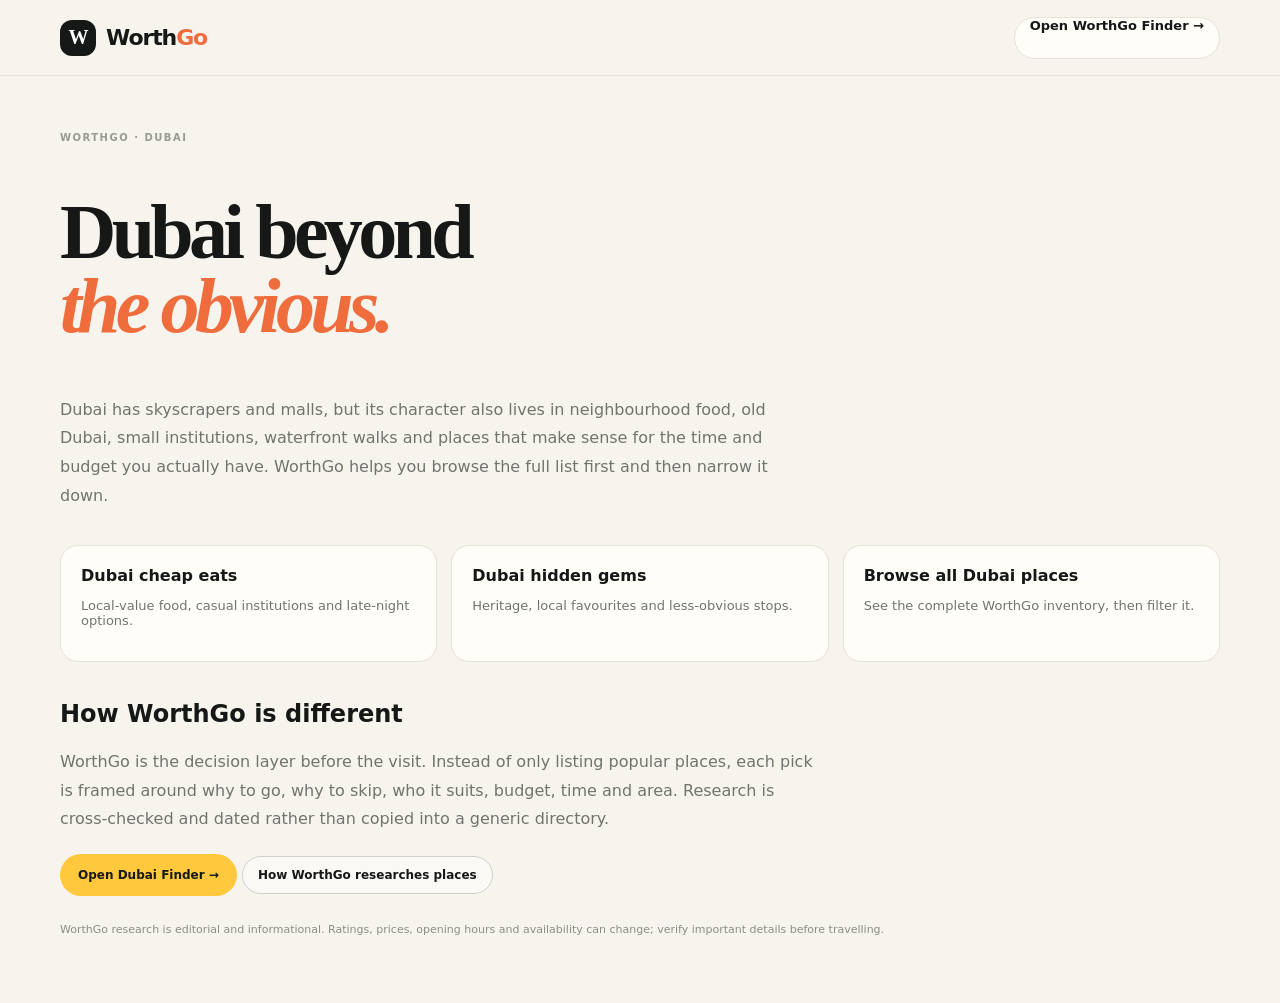
==== dubai/index.html @ 50cc643a "Add Dubai SEO hub" ====
<!doctype html>
<html lang="en">
<head>
<meta charset="utf-8"><meta name="viewport" content="width=device-width,initial-scale=1">
<title>Dubai Food, Hidden Gems & Things To Do | WorthGo</title>
<meta name="description" content="WorthGo's practical Dubai guide to local food, cheap eats, hidden gems, heritage neighbourhoods, waterfront walks and things to do. Browse first, then filter by budget, time, area and experience.">
<meta name="robots" content="index,follow,max-image-preview:large"><link rel="canonical" href="https://worthgo.pages.dev/dubai/">
<meta property="og:type" content="website"><meta property="og:site_name" content="WorthGo"><meta property="og:title" content="Dubai Food, Hidden Gems & Things To Do | WorthGo"><meta property="og:description" content="A practical Dubai discovery guide covering local food, cheap eats, heritage, hidden gems and things to do."><meta property="og:url" content="https://worthgo.pages.dev/dubai/">
<link rel="stylesheet" href="/styles.css"><link rel="stylesheet" href="/deploy.css">
<script type="application/ld+json">{"@context":"https://schema.org","@type":"WebPage","name":"Dubai Food, Hidden Gems & Things To Do","url":"https://worthgo.pages.dev/dubai/","description":"A practical Dubai discovery guide from WorthGo.","isPartOf":{"@type":"WebSite","name":"WorthGo","url":"https://worthgo.pages.dev/"},"about":{"@type":"City","name":"Dubai","containedInPlace":{"@type":"Country","name":"United Arab Emirates"}}}</script>
</head>
<body><header class="site-header"><a class="brand" href="/"><span class="brand-mark">W</span><span>Worth<span>Go</span></span></a><a class="city-pill" href="/">Open WorthGo Finder →</a></header>
<main class="shell" style="padding:56px 0"><span class="kicker">WORTHGO · DUBAI</span><h1 style="font-family:var(--serif);font-size:clamp(44px,7vw,78px);letter-spacing:-.06em;line-height:.95">Dubai beyond<br><em style="color:var(--orange)">the obvious.</em></h1><p style="max-width:760px;color:#70746f;line-height:1.8">Dubai has skyscrapers and malls, but its character also lives in neighbourhood food, old Dubai, small institutions, waterfront walks and places that make sense for the time and budget you actually have. WorthGo helps you browse the full list first and then narrow it down.</p><section style="display:grid;grid-template-columns:repeat(auto-fit,minmax(240px,1fr));gap:14px;margin-top:34px"><a href="/dubai/cheap-eats.html" style="background:#fffdf8;border:1px solid #e7e2d8;border-radius:18px;padding:20px;color:inherit;text-decoration:none"><strong>Dubai cheap eats</strong><p style="font-size:13px;color:#70746f">Local-value food, casual institutions and late-night options.</p></a><a href="/dubai/hidden-gems.html" style="background:#fffdf8;border:1px solid #e7e2d8;border-radius:18px;padding:20px;color:inherit;text-decoration:none"><strong>Dubai hidden gems</strong><p style="font-size:13px;color:#70746f">Heritage, local favourites and less-obvious stops.</p></a><a href="/" style="background:#fffdf8;border:1px solid #e7e2d8;border-radius:18px;padding:20px;color:inherit;text-decoration:none"><strong>Browse all Dubai places</strong><p style="font-size:13px;color:#70746f">See the complete WorthGo inventory, then filter it.</p></a></section><section style="margin-top:38px"><h2>How WorthGo is different</h2><p style="max-width:760px;color:#70746f;line-height:1.8">WorthGo is the decision layer before the visit. Instead of only listing popular places, each pick is framed around why to go, why to skip, who it suits, budget, time and area. Research is cross-checked and dated rather than copied into a generic directory.</p></section><div style="margin-top:30px"><a class="primary-btn" href="/">Open Dubai Finder →</a> <a class="outline-btn" href="/about/methodology.html">How WorthGo researches places</a></div><p style="margin-top:40px;font-size:11px;color:#8a8d86">WorthGo research is editorial and informational. Ratings, prices, opening hours and availability can change; verify important details before travelling.</p></main></body></html>
---- styles.css ----
:root{--bg:#f7f4ed;--paper:#fffdf8;--ink:#151817;--muted:#70746f;--line:#e7e2d8;--yellow:#ffc83d;--orange:#ef6d3d;--green:#dff1c6;--blue:#dfe9f5;--shadow:0 18px 60px rgba(29,30,26,.09);--sans:'DM Sans',system-ui,sans-serif;--serif:'Fraunces',Georgia,serif}*{box-sizing:border-box}html{scroll-behavior:smooth}body{margin:0;background:var(--bg);color:var(--ink);font-family:var(--sans);-webkit-font-smoothing:antialiased}button,a{font:inherit}button{cursor:pointer}a{text-decoration:none;color:inherit}.shell{width:min(1160px,calc(100% - 40px));margin:auto}.site-header{height:76px;padding:0 max(20px,calc((100% - 1160px)/2));display:flex;align-items:center;justify-content:space-between;position:sticky;top:0;z-index:20;background:rgba(247,244,237,.9);backdrop-filter:blur(16px);border-bottom:1px solid rgba(231,226,216,.8)}.brand{display:flex;align-items:center;gap:10px;font-size:22px;font-weight:800;letter-spacing:-.05em}.brand>span:last-child>span{color:var(--orange)}.brand-mark{width:36px;height:36px;border-radius:12px;background:var(--ink);color:#fff;display:grid;place-items:center;font-family:var(--serif);font-weight:700;font-size:20px}.header-actions{display:flex;gap:8px}.city-pill,.menu-btn{border:1px solid var(--line);background:#fffdf8;border-radius:999px;color:var(--ink);height:42px}.city-pill{padding:0 15px;font-size:13px;font-weight:700}.city-pill span{margin-left:7px;color:#777}.menu-btn{width:42px;display:none}.hero{position:relative;overflow:hidden;padding:76px 0 92px;background:#151b24;color:#fff}.hero:before{content:"";position:absolute;width:620px;height:620px;right:-130px;top:-210px;border-radius:50%;background:radial-gradient(circle,rgba(255,200,61,.27),transparent 68%)}.hero:after{content:"";position:absolute;left:-180px;bottom:-260px;width:560px;height:560px;border-radius:50%;background:radial-gradient(circle,rgba(239,109,61,.25),transparent 65%)}.hero-copy{position:relative;z-index:2;width:min(720px,calc(100% - 40px));margin:auto;text-align:center}.eyebrow{font-size:11px;letter-spacing:.16em;text-transform:uppercase;color:#cbd0ca;font-weight:800}.spark{color:var(--yellow);margin-right:5px}.hero h1{font-family:var(--serif);font-size:clamp(58px,8vw,102px);line-height:.9;letter-spacing:-.065em;margin:19px 0 22px}.hero h1 em{color:var(--yellow);font-style:italic}.hero-text{max-width:650px;margin:0 auto;color:#c8cdc8;font-size:17px;line-height:1.6}.mode-switch{display:grid;grid-template-columns:repeat(3,1fr);gap:10px;margin-top:34px;text-align:left}.mode{min-height:82px;border:1px solid rgba(255,255,255,.16);border-radius:18px;padding:13px;background:rgba(255,255,255,.06);color:#fff;display:flex;align-items:center;gap:11px;transition:.2s}.mode:hover{transform:translateY(-2px);background:rgba(255,255,255,.1)}.mode.active{background:#fff;color:var(--ink);border-color:#fff;box-shadow:0 14px 30px rgba(0,0,0,.18)}.mode>span:last-child{display:flex;flex-direction:column;gap:3px}.mode strong{font-size:13px}.mode small{font-size:10px;color:#aeb4ae}.mode.active small{color:#777}.hero-art{position:absolute;inset:0;pointer-events:none;opacity:.75}.sun{position:absolute;width:190px;height:190px;border-radius:50%;right:14%;top:17%;background:radial-gradient(circle,#ffd77b 0 8%,rgba(255,169,87,.45) 30%,transparent 70%)}.route{position:absolute;border:1px dashed rgba(255,255,255,.22);border-radius:50%}.route-one{width:540px;height:230px;right:-30px;bottom:-80px;transform:rotate(-15deg)}.route-two{width:420px;height:170px;left:-90px;top:40px;transform:rotate(20deg)}.pin{position:absolute;width:48px;height:48px;border-radius:16px;background:rgba(255,255,255,.12);border:1px solid rgba(255,255,255,.2);display:grid;place-items:center;font-size:20px;backdrop-filter:blur(10px)}.pin-one{right:19%;bottom:25%}.pin-two{right:34%;top:25%}.pin-three{left:16%;bottom:23%;color:var(--yellow)}.postcard{position:absolute;right:7%;bottom:9%;width:150px;height:108px;border:1px solid rgba(255,255,255,.24);background:rgba(255,255,255,.08);border-radius:10px;padding:15px;transform:rotate(7deg);backdrop-filter:blur(8px)}.postcard span{font-size:8px;letter-spacing:.18em}.postcard strong{display:block;font-family:var(--serif);font-size:38px;line-height:.8;color:var(--yellow);margin:8px 0}.postcard small{font-size:8px;color:#bdc2bc}.finder{position:relative;z-index:3;margin-top:-42px;background:var(--paper);border:1px solid var(--line);border-radius:26px;padding:28px;box-shadow:var(--shadow)}.section-intro{display:flex;justify-content:space-between;align-items:end;gap:20px;margin-bottom:22px}.kicker{display:block;color:#989a94;font-size:10px;letter-spacing:.15em;font-weight:800}.section-intro h2{font-family:var(--serif);font-size:clamp(30px,4vw,44px);letter-spacing:-.05em;line-height:1;margin:7px 0 0}.context{font-size:12px;color:#777b74;background:#f1eee6;border-radius:999px;padding:8px 11px;white-space:nowrap}.intent-grid{display:grid;grid-template-columns:repeat(5,1fr);gap:10px}.intent{min-height:132px;text-align:left;background:#fff;border:1px solid var(--line);border-radius:18px;padding:16px;display:flex;flex-direction:column;justify-content:space-between;transition:.2s}.intent:hover,.intent.selected{transform:translateY(-3px);box-shadow:0 12px 30px rgba(20,24,20,.07);border-color:#d6d0c3}.intent.featured{background:var(--ink);color:#fff;border-color:var(--ink)}.intent-icon{font-size:25px}.intent strong{font-size:14px}.intent small{display:block;font-size:10px;color:#858981;line-height:1.3;margin-top:4px}.featured small{color:#b9beb7}.quick-row{display:flex;align-items:center;gap:8px;flex-wrap:wrap;margin-top:17px;padding-top:16px;border-top:1px solid var(--line);font-size:11px;color:#8a8d86}.quick-row button{border:1px solid var(--line);background:#f7f5ef;border-radius:999px;padding:8px 11px;font-size:11px;font-weight:700;color:#555a53}.discover{padding:88px 0 72px}.discover .section-intro{align-items:center}.result-summary{display:flex;align-items:center;gap:9px;background:#fff;border:1px solid var(--line);border-radius:16px;padding:10px 13px;font-size:11px;box-shadow:0 7px 22px rgba(20,24,20,.04)}.result-summary strong{background:var(--yellow);padding:5px 7px;border-radius:999px;font-size:9px}.result-summary span{font-weight:800}.result-summary small{color:#7d8179}.cards{display:grid;grid-template-columns:1.25fr 1fr 1fr;gap:14px}.place-card{background:var(--paper);border:1px solid var(--line);border-radius:22px;overflow:hidden;box-shadow:0 4px 22px rgba(20,24,20,.035)}.card-big{border:2px solid var(--ink);box-shadow:0 16px 40px rgba(20,24,20,.1)}.place-image{height:220px;position:relative;overflow:hidden}.card-big .place-image{height:280px}.breakfast-img{background:radial-gradient(circle at 50% 64%,#f2c277 0 16%,transparent 17%),radial-gradient(circle at 50% 67%,#fff1c8 0 30%,transparent 31%),linear-gradient(135deg,#5c2c1e,#c97c46 55%,#202532)}.hidden-img{background:radial-gradient(circle at 62% 60%,#f4d79e 0 11%,transparent 12%),linear-gradient(145deg,#243d3a,#9d7450 55%,#1e2529)}.explore-img{background:linear-gradient(180deg,#3b6497 0,#e8a36e 58%,#252b37)}.explore-img:before{content:"";position:absolute;left:50%;bottom:25px;transform:translateX(-50%);width:190px;height:115px;background:#b97755;clip-path:polygon(0 100%,0 42%,12% 28%,28% 28%,28% 40%,50% 0,72% 40%,72% 28%,88% 28%,100% 42%,100% 100%)}.image-label,.save{position:absolute;top:13px;border-radius:999px;font-size:10px;font-weight:800}.image-label{left:13px;padding:7px 9px;background:#dff1c6;color:#31541e}.save{right:13px;width:32px;height:32px;display:grid;place-items:center;background:rgba(15,20,25,.55);color:#fff;backdrop-filter:blur(8px);font-size:17px}.place-body{padding:18px}.place-meta,.place-footer{display:flex;justify-content:space-between;gap:10px}.place-meta{font-size:10px;font-weight:800;color:#767a72;text-transform:uppercase;letter-spacing:.06em}.place-body h3{font-family:var(--serif);font-size:21px;line-height:1.08;letter-spacing:-.035em;margin:10px 0 8px}.card-big .place-body h3{font-size:28px}.place-body p{font-size:11px;color:#777b74;line-height:1.5;margin:0 0 15px}.fit-line{display:inline-block;background:#eef6e5;color:#41652b;border-radius:9px;padding:7px 9px;font-size:10px;font-weight:700;margin-bottom:14px}.place-footer{font-size:10px;color:#898d85;padding-top:13px;border-top:1px solid var(--line)}.recommendation-reason{background:#f4f1e9;border-radius:10px;padding:9px!important;margin-top:12px!important;margin-bottom:0!important}.recommendation-reason strong{color:#4d514a}.result-actions{display:flex;justify-content:center;gap:10px;margin-top:20px}.result-actions button{border-radius:999px}.split{display:grid;grid-template-columns:1fr 1fr;gap:14px;padding-bottom:76px}.split-panel{min-height:365px;border-radius:25px;padding:30px;display:flex;flex-direction:column;align-items:flex-start}.local-panel{background:var(--green)}.visit-panel{background:#ffe1c9}.panel-icon{font-size:28px;margin-bottom:42px}.split-panel h2{font-family:var(--serif);font-size:clamp(36px,4vw,55px);line-height:.94;letter-spacing:-.06em;margin:0 0 15px}.split-panel h2 em{color:var(--orange);font-style:italic}.split-panel p{max-width:470px;color:#666b62;font-size:13px;line-height:1.6;margin:0 0 22px}.outline-btn,.light-btn{margin-top:auto;border:1px solid rgba(21,24,23,.18);border-radius:999px;padding:11px 15px;background:rgba(255,255,255,.4);font-weight:800;font-size:12px}.light-btn{background:#fffaf3}.collections{padding:10px 0 78px}.collection-row{display:grid;grid-template-columns:repeat(4,1fr);gap:10px}.collection-row button{min-height:150px;text-align:left;background:#fff;border:1px solid var(--line);border-radius:18px;padding:18px;display:flex;flex-direction:column;justify-content:space-between;transition:.2s}.collection-row button:hover{transform:translateY(-3px);box-shadow:var(--shadow)}.collection-row span{font-size:25px}.collection-row strong{font-size:15px}.collection-row small{font-size:10px;color:#888c84}.cta{margin-bottom:80px;background:var(--ink);color:#fff;border-radius:27px;padding:45px;display:flex;align-items:center;justify-content:space-between;gap:30px;position:relative;overflow:hidden}.cta:after{content:"";position:absolute;right:-130px;top:-180px;width:430px;height:430px;border-radius:50%;background:radial-gradient(circle,rgba(255,200,61,.32),transparent 65%)}.cta>*{position:relative;z-index:1}.cta h2{font-family:var(--serif);font-size:clamp(34px,5vw,55px);line-height:.95;letter-spacing:-.06em;margin:8px 0 15px}.cta h2 em{color:var(--yellow);font-style:italic}.cta p{font-size:12px;color:#aeb4ad;margin:0}.primary-btn{border:0;background:var(--yellow);color:var(--ink);border-radius:999px;padding:14px 18px;font-weight:800;font-size:12px;white-space:nowrap}.primary-btn span{margin-left:10px}.quick-panel{position:fixed;inset:0;z-index:60;display:none}.quick-panel.show{display:block}.quick-backdrop{position:absolute;inset:0;background:rgba(12,16,20,.58);backdrop-filter:blur(4px)}.quick-sheet{position:absolute;left:50%;bottom:20px;transform:translateX(-50%);width:min(520px,calc(100% - 28px));background:var(--paper);border:1px solid var(--line);border-radius:24px;padding:25px;box-shadow:0 25px 80px rgba(0,0,0,.25)}.quick-sheet h2{font-family:var(--serif);font-size:32px;letter-spacing:-.05em;margin:8px 0 20px}.quick-close{position:absolute;right:16px;top:14px;border:1px solid var(--line);background:#fff;border-radius:50%;width:32px;height:32px;font-size:20px}.quick-options{display:grid;grid-template-columns:1fr 1fr;gap:9px}.quick-options button{border:1px solid var(--line);background:#fff;border-radius:14px;padding:14px;text-align:left;font-weight:700;font-size:12px}.quick-options button:hover{border-color:#bdb6a8;transform:translateY(-1px)}.footer{background:#11161e;color:#fff;padding:35px max(20px,calc((100% - 1160px)/2));display:flex;justify-content:space-between;gap:30px;align-items:center}.footer-brand{display:grid;grid-template-columns:auto auto;gap:8px 10px;align-items:center}.footer-brand .brand-mark{background:#fff;color:var(--ink);grid-row:span 2}.footer-brand strong{font-size:16px}.footer-brand p{font-size:10px;color:#888f89;margin:0}.footer-city{display:flex;flex-direction:column;gap:5px;text-align:right}.footer-city span{font-size:10px;color:#7f867f}.footer-city strong{font-size:11px}.toast{position:fixed;left:50%;bottom:20px;transform:translate(-50%,130px);background:#151817;color:#fff;border-radius:999px;padding:12px 16px;font-size:11px;z-index:70;transition:.25s;box-shadow:0 15px 40px rgba(0,0,0,.2)}.toast.show{transform:translate(-50%,0)}@media(max-width:900px){.menu-btn{display:block}.mode-switch{grid-template-columns:1fr}.intent-grid{grid-template-columns:repeat(2,1fr)}.cards{grid-template-columns:1fr 1fr}.card-big{grid-column:span 2}.collection-row{grid-template-columns:repeat(2,1fr)}.cta{display:block}.primary-btn{margin-top:25px}.footer{align-items:flex-start;flex-direction:column}.footer-city{text-align:left}.result-summary{margin-top:12px;width:100%}}@media(max-width:600px){.site-header{height:66px}.city-pill{font-size:11px}.shell{width:calc(100% - 28px)}.hero{padding:58px 0 72px}.hero h1{font-size:58px}.hero-text{font-size:14px}.mode{min-height:70px}.hero-art{opacity:.45}.postcard{display:none}.finder{margin-top:-30px;padding:18px}.section-intro{display:block}.context{display:inline-block;margin-top:13px}.intent-grid{grid-template-columns:1fr 1fr}.intent{min-height:122px;padding:13px}.intent strong{font-size:12px}.intent small{font-size:9px}.cards{grid-template-columns:1fr}.card-big{grid-column:auto}.card-big .place-image,.place-image{height:220px}.card-big .place-body h3{font-size:25px}.collection-row{grid-template-columns:1fr 1fr}.collection-row button{min-height:130px}.cta{padding:30px;margin-bottom:55px}.footer{padding:30px 14px}.footer-city strong{font-size:10px}.quick-sheet{bottom:0;border-radius:24px 24px 0 0}.quick-options{grid-template-columns:1fr}.result-actions{flex-direction:column}.result-actions button{width:100%}}
---- deploy.css ----
.result-summary{flex-wrap:wrap}.confidence-badge{display:inline-flex;align-items:center;padding:5px 7px;border-radius:999px;background:#eef6e5;color:#41652b;font-size:9px;letter-spacing:0;text-transform:none;white-space:nowrap}.research-signal{display:block;font-size:9px;color:#777b74;margin:-4px 0 12px}.add-day{width:100%;margin-top:12px;border:1px solid #ddd7ca;background:#fff;border-radius:999px;padding:10px 12px;font-size:11px;font-weight:800}.add-day:hover{background:#f4f1e9}.place-photo{position:absolute;inset:0;width:100%;height:100%;object-fit:cover;display:block;z-index:0}.place-image .image-label,.place-image .save{z-index:3}.photo-credit{position:absolute;left:10px;bottom:9px;z-index:2;padding:4px 7px;border-radius:7px;background:rgba(0,0,0,.55);color:#fff;font-size:8px;line-height:1.2;max-width:72%;backdrop-filter:blur(4px)}.photo-missing{position:absolute;left:50%;top:50%;transform:translate(-50%,-50%);z-index:1;border:1px solid rgba(255,255,255,.35);background:rgba(20,24,23,.5);color:#fff;border-radius:999px;padding:8px 11px;font-size:9px;font-weight:700;white-space:nowrap;backdrop-filter:blur(5px)}.day-sheet{max-height:min(78vh,680px);overflow:auto}.day-intro{color:#777b74;font-size:12px;line-height:1.5}.day-list{display:grid;gap:8px;margin:18px 0}.day-item{display:grid;grid-template-columns:28px 1fr 32px;gap:10px;align-items:center;padding:11px;border:1px solid var(--line);border-radius:14px;background:#fff}.day-number{width:28px;height:28px;border-radius:50%;display:grid;place-items:center;background:#f1eee6;font-size:11px;font-weight:800}.day-item strong{display:block;font-size:12px}.day-item small{display:block;margin-top:3px;color:#858981;font-size:9px;line-height:1.35}.day-item>button{border:0;background:#f1eee6;border-radius:50%;width:28px;height:28px;font-size:18px}.day-actions{display:flex;gap:8px;justify-content:flex-end}.day-actions button{margin-top:0}.toast{max-width:calc(100% - 28px);text-align:center}.advanced-filters{margin-top:18px;padding:16px;border:1px solid var(--line);border-radius:18px;background:#f8f6f0}.advanced-heading{display:flex;justify-content:space-between;align-items:center;gap:12px;margin-bottom:12px}.advanced-heading strong{font-size:12px}.advanced-heading span{font-size:10px;color:#858981}.advanced-grid{display:grid;grid-template-columns:repeat(4,1fr);gap:9px}.advanced-grid label{font-size:9px;font-weight:800;color:#686c65;text-transform:uppercase;letter-spacing:.05em}.advanced-grid select{display:block;width:100%;margin-top:6px;border:1px solid var(--line);background:#fffdf8;border-radius:11px;padding:10px 9px;font-size:10px;font-weight:700;color:var(--ink);outline:none}.advanced-grid select:focus{border-color:#bdb6a8;box-shadow:0 0 0 3px rgba(255,200,61,.18)}.tag-row{display:flex;gap:5px;flex-wrap:wrap;margin:-2px 0 13px}.tag-row span{font-size:8px;font-weight:800;color:#5f655c;background:#f1eee6;border-radius:999px;padding:5px 7px}.place-body .research-signal{font-weight:700}.place-body .fit-line{margin-bottom:10px}@media(max-width:800px){.header-actions{gap:5px}.day-pill{padding:0 10px;font-size:11px}.day-count{min-width:18px}.result-summary{align-items:flex-start}.confidence-badge{width:max-content}.cards{grid-template-columns:1fr}.card-big .place-image,.place-image{height:220px}.intent-grid{grid-template-columns:repeat(2,1fr)}.quick-options{grid-template-columns:1fr}.advanced-grid{grid-template-columns:repeat(2,1fr)}}@media(max-width:520px){.shell{width:min(100% - 24px,1160px)}.site-header{padding:0 12px}.brand{font-size:19px}.day-pill{display:inline-flex;align-items:center;gap:4px}.city-pill{padding:0 10px}.hero{padding:55px 0 72px}.hero h1{font-size:58px}.mode-switch{grid-template-columns:1fr}.mode{min-height:66px}.finder{padding:18px;border-radius:20px}.section-intro{align-items:flex-start;flex-direction:column;gap:10px}.context{white-space:normal}.intent-grid{grid-template-columns:1fr 1fr}.quick-row{align-items:flex-start}.quick-row>span{width:100%}.discover{padding:48px 0 50px}.split-panel{min-height:330px}.cta{padding:30px 22px;flex-direction:column;align-items:flex-start}.footer{flex-direction:column;align-items:flex-start}.footer-city{text-align:left}.result-actions{flex-direction:column}.result-actions button{width:100%}.result-summary{width:100%;gap:7px}.photo-credit{font-size:7px;max-width:80%}.advanced-grid{grid-template-columns:1fr}.advanced-heading{align-items:flex-start;flex-direction:column;gap:4px}.advanced-filters{padding:13px}}
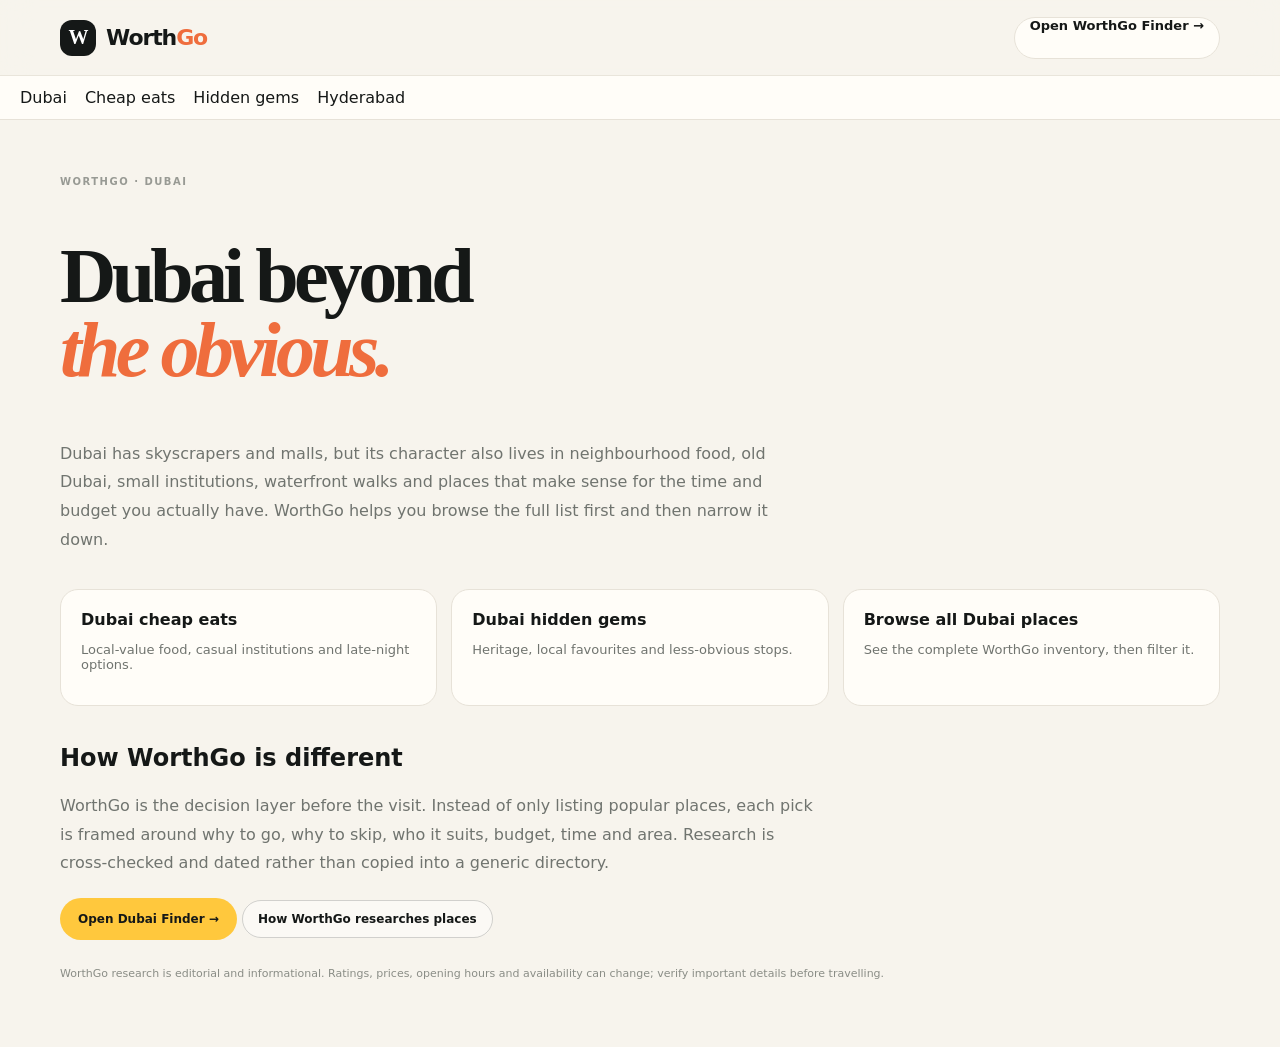
==== commit 8f9f8314: "Improve Dubai hub navigation and structured SEO" ====
--- a/dubai/index.html
+++ b/dubai/index.html
@@ -1,13 +1 @@
-<!doctype html>
-<html lang="en">
-<head>
-<meta charset="utf-8"><meta name="viewport" content="width=device-width,initial-scale=1">
-<title>Dubai Food, Hidden Gems & Things To Do | WorthGo</title>
-<meta name="description" content="WorthGo's practical Dubai guide to local food, cheap eats, hidden gems, heritage neighbourhoods, waterfront walks and things to do. Browse first, then filter by budget, time, area and experience.">
-<meta name="robots" content="index,follow,max-image-preview:large"><link rel="canonical" href="https://worthgo.pages.dev/dubai/">
-<meta property="og:type" content="website"><meta property="og:site_name" content="WorthGo"><meta property="og:title" content="Dubai Food, Hidden Gems & Things To Do | WorthGo"><meta property="og:description" content="A practical Dubai discovery guide covering local food, cheap eats, heritage, hidden gems and things to do."><meta property="og:url" content="https://worthgo.pages.dev/dubai/">
-<link rel="stylesheet" href="/styles.css"><link rel="stylesheet" href="/deploy.css">
-<script type="application/ld+json">{"@context":"https://schema.org","@type":"WebPage","name":"Dubai Food, Hidden Gems & Things To Do","url":"https://worthgo.pages.dev/dubai/","description":"A practical Dubai discovery guide from WorthGo.","isPartOf":{"@type":"WebSite","name":"WorthGo","url":"https://worthgo.pages.dev/"},"about":{"@type":"City","name":"Dubai","containedInPlace":{"@type":"Country","name":"United Arab Emirates"}}}</script>
-</head>
-<body><header class="site-header"><a class="brand" href="/"><span class="brand-mark">W</span><span>Worth<span>Go</span></span></a><a class="city-pill" href="/">Open WorthGo Finder →</a></header>
-<main class="shell" style="padding:56px 0"><span class="kicker">WORTHGO · DUBAI</span><h1 style="font-family:var(--serif);font-size:clamp(44px,7vw,78px);letter-spacing:-.06em;line-height:.95">Dubai beyond<br><em style="color:var(--orange)">the obvious.</em></h1><p style="max-width:760px;color:#70746f;line-height:1.8">Dubai has skyscrapers and malls, but its character also lives in neighbourhood food, old Dubai, small institutions, waterfront walks and places that make sense for the time and budget you actually have. WorthGo helps you browse the full list first and then narrow it down.</p><section style="display:grid;grid-template-columns:repeat(auto-fit,minmax(240px,1fr));gap:14px;margin-top:34px"><a href="/dubai/cheap-eats.html" style="background:#fffdf8;border:1px solid #e7e2d8;border-radius:18px;padding:20px;color:inherit;text-decoration:none"><strong>Dubai cheap eats</strong><p style="font-size:13px;color:#70746f">Local-value food, casual institutions and late-night options.</p></a><a href="/dubai/hidden-gems.html" style="background:#fffdf8;border:1px solid #e7e2d8;border-radius:18px;padding:20px;color:inherit;text-decoration:none"><strong>Dubai hidden gems</strong><p style="font-size:13px;color:#70746f">Heritage, local favourites and less-obvious stops.</p></a><a href="/" style="background:#fffdf8;border:1px solid #e7e2d8;border-radius:18px;padding:20px;color:inherit;text-decoration:none"><strong>Browse all Dubai places</strong><p style="font-size:13px;color:#70746f">See the complete WorthGo inventory, then filter it.</p></a></section><section style="margin-top:38px"><h2>How WorthGo is different</h2><p style="max-width:760px;color:#70746f;line-height:1.8">WorthGo is the decision layer before the visit. Instead of only listing popular places, each pick is framed around why to go, why to skip, who it suits, budget, time and area. Research is cross-checked and dated rather than copied into a generic directory.</p></section><div style="margin-top:30px"><a class="primary-btn" href="/">Open Dubai Finder →</a> <a class="outline-btn" href="/about/methodology.html">How WorthGo researches places</a></div><p style="margin-top:40px;font-size:11px;color:#8a8d86">WorthGo research is editorial and informational. Ratings, prices, opening hours and availability can change; verify important details before travelling.</p></main></body></html>+<!doctype html><html lang="en"><head><meta charset="utf-8"><meta name="viewport" content="width=device-width,initial-scale=1"><title>Dubai Food, Hidden Gems & Things To Do | WorthGo</title><meta name="description" content="WorthGo's practical Dubai guide to local food, cheap eats, hidden gems, heritage neighbourhoods, waterfront walks and things to do. Browse first, then filter by budget, time, area and experience."><meta name="robots" content="index,follow,max-image-preview:large"><link rel="canonical" href="https://worthgo.pages.dev/dubai/"><meta property="og:type" content="website"><meta property="og:site_name" content="WorthGo"><meta property="og:title" content="Dubai Food, Hidden Gems & Things To Do | WorthGo"><meta property="og:description" content="A practical Dubai discovery guide covering local food, cheap eats, heritage, hidden gems and things to do."><meta property="og:url" content="https://worthgo.pages.dev/dubai/"><link rel="stylesheet" href="/styles.css"><link rel="stylesheet" href="/deploy.css"><script type="application/ld+json">{"@context":"https://schema.org","@type":"WebPage","name":"Dubai Food, Hidden Gems & Things To Do","url":"https://worthgo.pages.dev/dubai/","description":"A practical Dubai discovery guide from WorthGo.","dateModified":"2026-08-15","isPartOf":{"@type":"WebSite","name":"WorthGo","url":"https://worthgo.pages.dev/"},"about":{"@type":"City","name":"Dubai","containedInPlace":{"@type":"Country","name":"United Arab Emirates"}}}</script><script type="application/ld+json">{"@context":"https://schema.org","@type":"BreadcrumbList","itemListElement":[{"@type":"ListItem","position":1,"name":"WorthGo","item":"https://worthgo.pages.dev/"},{"@type":"ListItem","position":2,"name":"Dubai","item":"https://worthgo.pages.dev/dubai/"}]}</script></head><body><header class="site-header"><a class="brand" href="/"><span class="brand-mark">W</span><span>Worth<span>Go</span></span></a><a class="city-pill" href="/">Open WorthGo Finder →</a></header><nav aria-label="WorthGo Dubai guides" style="padding:12px 20px;overflow:auto;white-space:nowrap;border-bottom:1px solid #e7e2d8;background:#fffdf8"><a href="/dubai/" style="margin-right:18px">Dubai</a><a href="/dubai/cheap-eats.html" style="margin-right:18px">Cheap eats</a><a href="/dubai/hidden-gems.html" style="margin-right:18px">Hidden gems</a><a href="/hyderabad/">Hyderabad</a></nav><main class="shell" style="padding:56px 0"><span class="kicker">WORTHGO · DUBAI</span><h1 style="font-family:var(--serif);font-size:clamp(44px,7vw,78px);letter-spacing:-.06em;line-height:.95">Dubai beyond<br><em style="color:var(--orange)">the obvious.</em></h1><p style="max-width:760px;color:#70746f;line-height:1.8">Dubai has skyscrapers and malls, but its character also lives in neighbourhood food, old Dubai, small institutions, waterfront walks and places that make sense for the time and budget you actually have. WorthGo helps you browse the full list first and then narrow it down.</p><section style="display:grid;grid-template-columns:repeat(auto-fit,minmax(240px,1fr));gap:14px;margin-top:34px"><a href="/dubai/cheap-eats.html" style="background:#fffdf8;border:1px solid #e7e2d8;border-radius:18px;padding:20px;color:inherit;text-decoration:none"><strong>Dubai cheap eats</strong><p style="font-size:13px;color:#70746f">Local-value food, casual institutions and late-night options.</p></a><a href="/dubai/hidden-gems.html" style="background:#fffdf8;border:1px solid #e7e2d8;border-radius:18px;padding:20px;color:inherit;text-decoration:none"><strong>Dubai hidden gems</strong><p style="font-size:13px;color:#70746f">Heritage, local favourites and less-obvious stops.</p></a><a href="/" style="background:#fffdf8;border:1px solid #e7e2d8;border-radius:18px;padding:20px;color:inherit;text-decoration:none"><strong>Browse all Dubai places</strong><p style="font-size:13px;color:#70746f">See the complete WorthGo inventory, then filter it.</p></a></section><section style="margin-top:38px"><h2>How WorthGo is different</h2><p style="max-width:760px;color:#70746f;line-height:1.8">WorthGo is the decision layer before the visit. Instead of only listing popular places, each pick is framed around why to go, why to skip, who it suits, budget, time and area. Research is cross-checked and dated rather than copied into a generic directory.</p></section><div style="margin-top:30px"><a class="primary-btn" href="/">Open Dubai Finder →</a> <a class="outline-btn" href="/about/methodology.html">How WorthGo researches places</a></div><p style="margin-top:40px;font-size:11px;color:#8a8d86">WorthGo research is editorial and informational. Ratings, prices, opening hours and availability can change; verify important details before travelling.</p></main></body></html>
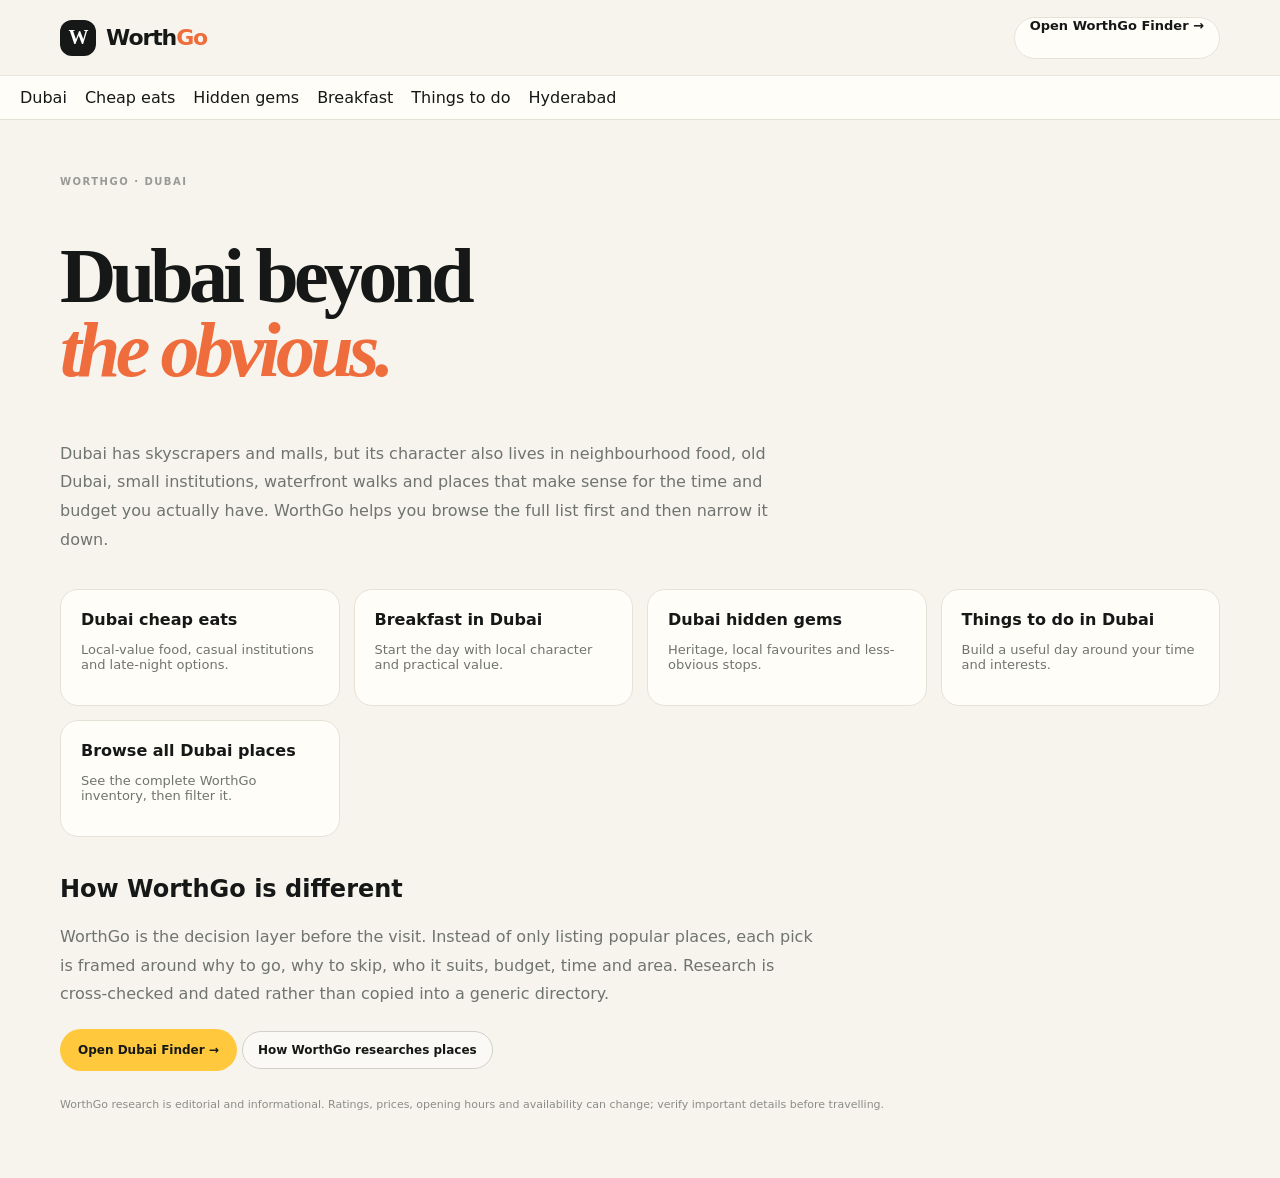
==== commit 5c25cf0b: "Strengthen Dubai internal SEO hub links" ====
--- a/dubai/index.html
+++ b/dubai/index.html
@@ -1 +1 @@
-<!doctype html><html lang="en"><head><meta charset="utf-8"><meta name="viewport" content="width=device-width,initial-scale=1"><title>Dubai Food, Hidden Gems & Things To Do | WorthGo</title><meta name="description" content="WorthGo's practical Dubai guide to local food, cheap eats, hidden gems, heritage neighbourhoods, waterfront walks and things to do. Browse first, then filter by budget, time, area and experience."><meta name="robots" content="index,follow,max-image-preview:large"><link rel="canonical" href="https://worthgo.pages.dev/dubai/"><meta property="og:type" content="website"><meta property="og:site_name" content="WorthGo"><meta property="og:title" content="Dubai Food, Hidden Gems & Things To Do | WorthGo"><meta property="og:description" content="A practical Dubai discovery guide covering local food, cheap eats, heritage, hidden gems and things to do."><meta property="og:url" content="https://worthgo.pages.dev/dubai/"><link rel="stylesheet" href="/styles.css"><link rel="stylesheet" href="/deploy.css"><script type="application/ld+json">{"@context":"https://schema.org","@type":"WebPage","name":"Dubai Food, Hidden Gems & Things To Do","url":"https://worthgo.pages.dev/dubai/","description":"A practical Dubai discovery guide from WorthGo.","dateModified":"2026-08-15","isPartOf":{"@type":"WebSite","name":"WorthGo","url":"https://worthgo.pages.dev/"},"about":{"@type":"City","name":"Dubai","containedInPlace":{"@type":"Country","name":"United Arab Emirates"}}}</script><script type="application/ld+json">{"@context":"https://schema.org","@type":"BreadcrumbList","itemListElement":[{"@type":"ListItem","position":1,"name":"WorthGo","item":"https://worthgo.pages.dev/"},{"@type":"ListItem","position":2,"name":"Dubai","item":"https://worthgo.pages.dev/dubai/"}]}</script></head><body><header class="site-header"><a class="brand" href="/"><span class="brand-mark">W</span><span>Worth<span>Go</span></span></a><a class="city-pill" href="/">Open WorthGo Finder →</a></header><nav aria-label="WorthGo Dubai guides" style="padding:12px 20px;overflow:auto;white-space:nowrap;border-bottom:1px solid #e7e2d8;background:#fffdf8"><a href="/dubai/" style="margin-right:18px">Dubai</a><a href="/dubai/cheap-eats.html" style="margin-right:18px">Cheap eats</a><a href="/dubai/hidden-gems.html" style="margin-right:18px">Hidden gems</a><a href="/hyderabad/">Hyderabad</a></nav><main class="shell" style="padding:56px 0"><span class="kicker">WORTHGO · DUBAI</span><h1 style="font-family:var(--serif);font-size:clamp(44px,7vw,78px);letter-spacing:-.06em;line-height:.95">Dubai beyond<br><em style="color:var(--orange)">the obvious.</em></h1><p style="max-width:760px;color:#70746f;line-height:1.8">Dubai has skyscrapers and malls, but its character also lives in neighbourhood food, old Dubai, small institutions, waterfront walks and places that make sense for the time and budget you actually have. WorthGo helps you browse the full list first and then narrow it down.</p><section style="display:grid;grid-template-columns:repeat(auto-fit,minmax(240px,1fr));gap:14px;margin-top:34px"><a href="/dubai/cheap-eats.html" style="background:#fffdf8;border:1px solid #e7e2d8;border-radius:18px;padding:20px;color:inherit;text-decoration:none"><strong>Dubai cheap eats</strong><p style="font-size:13px;color:#70746f">Local-value food, casual institutions and late-night options.</p></a><a href="/dubai/hidden-gems.html" style="background:#fffdf8;border:1px solid #e7e2d8;border-radius:18px;padding:20px;color:inherit;text-decoration:none"><strong>Dubai hidden gems</strong><p style="font-size:13px;color:#70746f">Heritage, local favourites and less-obvious stops.</p></a><a href="/" style="background:#fffdf8;border:1px solid #e7e2d8;border-radius:18px;padding:20px;color:inherit;text-decoration:none"><strong>Browse all Dubai places</strong><p style="font-size:13px;color:#70746f">See the complete WorthGo inventory, then filter it.</p></a></section><section style="margin-top:38px"><h2>How WorthGo is different</h2><p style="max-width:760px;color:#70746f;line-height:1.8">WorthGo is the decision layer before the visit. Instead of only listing popular places, each pick is framed around why to go, why to skip, who it suits, budget, time and area. Research is cross-checked and dated rather than copied into a generic directory.</p></section><div style="margin-top:30px"><a class="primary-btn" href="/">Open Dubai Finder →</a> <a class="outline-btn" href="/about/methodology.html">How WorthGo researches places</a></div><p style="margin-top:40px;font-size:11px;color:#8a8d86">WorthGo research is editorial and informational. Ratings, prices, opening hours and availability can change; verify important details before travelling.</p></main></body></html>+<!doctype html><html lang="en"><head><meta charset="utf-8"><meta name="viewport" content="width=device-width,initial-scale=1"><title>Dubai Food, Hidden Gems & Things To Do | WorthGo</title><meta name="description" content="WorthGo's practical Dubai guide to local food, cheap eats, breakfast, hidden gems, heritage neighbourhoods, waterfront walks and things to do. Browse first, then filter by budget, time, area and experience."><meta name="robots" content="index,follow,max-image-preview:large"><link rel="canonical" href="https://worthgo.pages.dev/dubai/"><meta property="og:type" content="website"><meta property="og:site_name" content="WorthGo"><meta property="og:title" content="Dubai Food, Hidden Gems & Things To Do | WorthGo"><meta property="og:description" content="A practical Dubai discovery guide covering local food, cheap eats, breakfast, heritage, hidden gems and things to do."><meta property="og:url" content="https://worthgo.pages.dev/dubai/"><link rel="stylesheet" href="/styles.css"><link rel="stylesheet" href="/deploy.css"><script type="application/ld+json">{"@context":"https://schema.org","@type":"WebPage","name":"Dubai Food, Hidden Gems & Things To Do","url":"https://worthgo.pages.dev/dubai/","description":"A practical Dubai discovery guide from WorthGo.","dateModified":"2026-08-15","isPartOf":{"@type":"WebSite","name":"WorthGo","url":"https://worthgo.pages.dev/"},"about":{"@type":"City","name":"Dubai","containedInPlace":{"@type":"Country","name":"United Arab Emirates"}}}</script><script type="application/ld+json">{"@context":"https://schema.org","@type":"BreadcrumbList","itemListElement":[{"@type":"ListItem","position":1,"name":"WorthGo","item":"https://worthgo.pages.dev/"},{"@type":"ListItem","position":2,"name":"Dubai","item":"https://worthgo.pages.dev/dubai/"}]}</script></head><body><header class="site-header"><a class="brand" href="/"><span class="brand-mark">W</span><span>Worth<span>Go</span></span></a><a class="city-pill" href="/">Open WorthGo Finder →</a></header><nav aria-label="WorthGo Dubai guides" style="padding:12px 20px;overflow:auto;white-space:nowrap;border-bottom:1px solid #e7e2d8;background:#fffdf8"><a href="/dubai/" style="margin-right:18px">Dubai</a><a href="/dubai/cheap-eats.html" style="margin-right:18px">Cheap eats</a><a href="/dubai/hidden-gems.html" style="margin-right:18px">Hidden gems</a><a href="/dubai/breakfast.html" style="margin-right:18px">Breakfast</a><a href="/dubai/things-to-do.html" style="margin-right:18px">Things to do</a><a href="/hyderabad/">Hyderabad</a></nav><main class="shell" style="padding:56px 0"><span class="kicker">WORTHGO · DUBAI</span><h1 style="font-family:var(--serif);font-size:clamp(44px,7vw,78px);letter-spacing:-.06em;line-height:.95">Dubai beyond<br><em style="color:var(--orange)">the obvious.</em></h1><p style="max-width:760px;color:#70746f;line-height:1.8">Dubai has skyscrapers and malls, but its character also lives in neighbourhood food, old Dubai, small institutions, waterfront walks and places that make sense for the time and budget you actually have. WorthGo helps you browse the full list first and then narrow it down.</p><section style="display:grid;grid-template-columns:repeat(auto-fit,minmax(240px,1fr));gap:14px;margin-top:34px"><a href="/dubai/cheap-eats.html" style="background:#fffdf8;border:1px solid #e7e2d8;border-radius:18px;padding:20px;color:inherit;text-decoration:none"><strong>Dubai cheap eats</strong><p style="font-size:13px;color:#70746f">Local-value food, casual institutions and late-night options.</p></a><a href="/dubai/breakfast.html" style="background:#fffdf8;border:1px solid #e7e2d8;border-radius:18px;padding:20px;color:inherit;text-decoration:none"><strong>Breakfast in Dubai</strong><p style="font-size:13px;color:#70746f">Start the day with local character and practical value.</p></a><a href="/dubai/hidden-gems.html" style="background:#fffdf8;border:1px solid #e7e2d8;border-radius:18px;padding:20px;color:inherit;text-decoration:none"><strong>Dubai hidden gems</strong><p style="font-size:13px;color:#70746f">Heritage, local favourites and less-obvious stops.</p></a><a href="/dubai/things-to-do.html" style="background:#fffdf8;border:1px solid #e7e2d8;border-radius:18px;padding:20px;color:inherit;text-decoration:none"><strong>Things to do in Dubai</strong><p style="font-size:13px;color:#70746f">Build a useful day around your time and interests.</p></a><a href="/" style="background:#fffdf8;border:1px solid #e7e2d8;border-radius:18px;padding:20px;color:inherit;text-decoration:none"><strong>Browse all Dubai places</strong><p style="font-size:13px;color:#70746f">See the complete WorthGo inventory, then filter it.</p></a></section><section style="margin-top:38px"><h2>How WorthGo is different</h2><p style="max-width:760px;color:#70746f;line-height:1.8">WorthGo is the decision layer before the visit. Instead of only listing popular places, each pick is framed around why to go, why to skip, who it suits, budget, time and area. Research is cross-checked and dated rather than copied into a generic directory.</p></section><div style="margin-top:30px"><a class="primary-btn" href="/">Open Dubai Finder →</a> <a class="outline-btn" href="/about/methodology.html">How WorthGo researches places</a></div><p style="margin-top:40px;font-size:11px;color:#8a8d86">WorthGo research is editorial and informational. Ratings, prices, opening hours and availability can change; verify important details before travelling.</p></main></body></html>
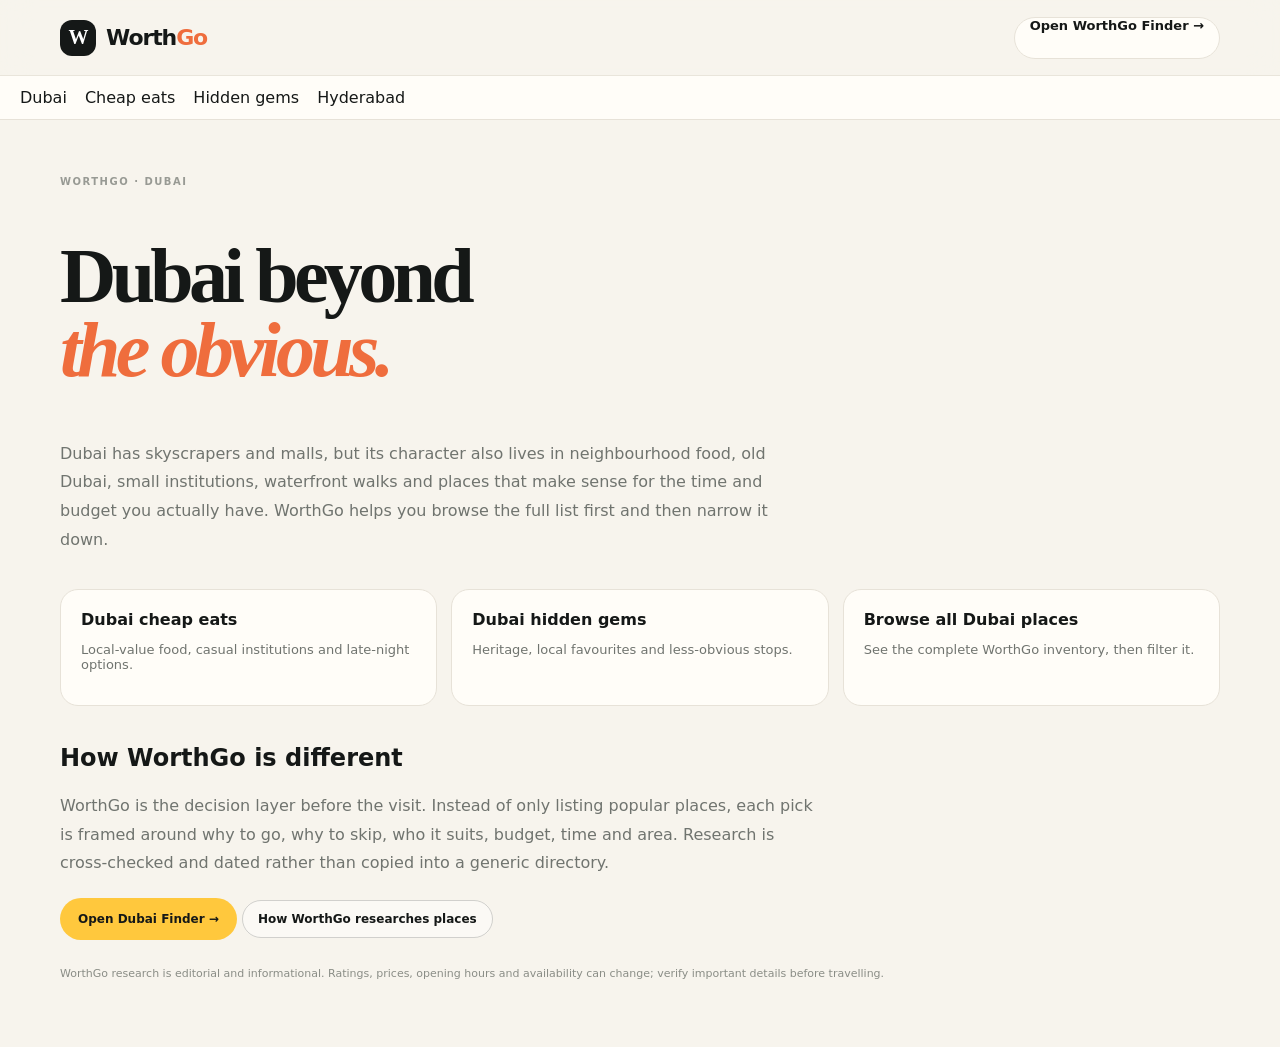
==== commit cc531372: "Fix canonical URLs for Search Console" ====
--- a/dubai/index.html
+++ b/dubai/index.html
@@ -1 +1 @@
-<!doctype html><html lang="en"><head><meta charset="utf-8"><meta name="viewport" content="width=device-width,initial-scale=1"><title>Dubai Food, Hidden Gems & Things To Do | WorthGo</title><meta name="description" content="WorthGo's practical Dubai guide to local food, cheap eats, breakfast, hidden gems, heritage neighbourhoods, waterfront walks and things to do. Browse first, then filter by budget, time, area and experience."><meta name="robots" content="index,follow,max-image-preview:large"><link rel="canonical" href="https://worthgo.pages.dev/dubai/"><meta property="og:type" content="website"><meta property="og:site_name" content="WorthGo"><meta property="og:title" content="Dubai Food, Hidden Gems & Things To Do | WorthGo"><meta property="og:description" content="A practical Dubai discovery guide covering local food, cheap eats, breakfast, heritage, hidden gems and things to do."><meta property="og:url" content="https://worthgo.pages.dev/dubai/"><link rel="stylesheet" href="/styles.css"><link rel="stylesheet" href="/deploy.css"><script type="application/ld+json">{"@context":"https://schema.org","@type":"WebPage","name":"Dubai Food, Hidden Gems & Things To Do","url":"https://worthgo.pages.dev/dubai/","description":"A practical Dubai discovery guide from WorthGo.","dateModified":"2026-08-15","isPartOf":{"@type":"WebSite","name":"WorthGo","url":"https://worthgo.pages.dev/"},"about":{"@type":"City","name":"Dubai","containedInPlace":{"@type":"Country","name":"United Arab Emirates"}}}</script><script type="application/ld+json">{"@context":"https://schema.org","@type":"BreadcrumbList","itemListElement":[{"@type":"ListItem","position":1,"name":"WorthGo","item":"https://worthgo.pages.dev/"},{"@type":"ListItem","position":2,"name":"Dubai","item":"https://worthgo.pages.dev/dubai/"}]}</script></head><body><header class="site-header"><a class="brand" href="/"><span class="brand-mark">W</span><span>Worth<span>Go</span></span></a><a class="city-pill" href="/">Open WorthGo Finder →</a></header><nav aria-label="WorthGo Dubai guides" style="padding:12px 20px;overflow:auto;white-space:nowrap;border-bottom:1px solid #e7e2d8;background:#fffdf8"><a href="/dubai/" style="margin-right:18px">Dubai</a><a href="/dubai/cheap-eats.html" style="margin-right:18px">Cheap eats</a><a href="/dubai/hidden-gems.html" style="margin-right:18px">Hidden gems</a><a href="/dubai/breakfast.html" style="margin-right:18px">Breakfast</a><a href="/dubai/things-to-do.html" style="margin-right:18px">Things to do</a><a href="/hyderabad/">Hyderabad</a></nav><main class="shell" style="padding:56px 0"><span class="kicker">WORTHGO · DUBAI</span><h1 style="font-family:var(--serif);font-size:clamp(44px,7vw,78px);letter-spacing:-.06em;line-height:.95">Dubai beyond<br><em style="color:var(--orange)">the obvious.</em></h1><p style="max-width:760px;color:#70746f;line-height:1.8">Dubai has skyscrapers and malls, but its character also lives in neighbourhood food, old Dubai, small institutions, waterfront walks and places that make sense for the time and budget you actually have. WorthGo helps you browse the full list first and then narrow it down.</p><section style="display:grid;grid-template-columns:repeat(auto-fit,minmax(240px,1fr));gap:14px;margin-top:34px"><a href="/dubai/cheap-eats.html" style="background:#fffdf8;border:1px solid #e7e2d8;border-radius:18px;padding:20px;color:inherit;text-decoration:none"><strong>Dubai cheap eats</strong><p style="font-size:13px;color:#70746f">Local-value food, casual institutions and late-night options.</p></a><a href="/dubai/breakfast.html" style="background:#fffdf8;border:1px solid #e7e2d8;border-radius:18px;padding:20px;color:inherit;text-decoration:none"><strong>Breakfast in Dubai</strong><p style="font-size:13px;color:#70746f">Start the day with local character and practical value.</p></a><a href="/dubai/hidden-gems.html" style="background:#fffdf8;border:1px solid #e7e2d8;border-radius:18px;padding:20px;color:inherit;text-decoration:none"><strong>Dubai hidden gems</strong><p style="font-size:13px;color:#70746f">Heritage, local favourites and less-obvious stops.</p></a><a href="/dubai/things-to-do.html" style="background:#fffdf8;border:1px solid #e7e2d8;border-radius:18px;padding:20px;color:inherit;text-decoration:none"><strong>Things to do in Dubai</strong><p style="font-size:13px;color:#70746f">Build a useful day around your time and interests.</p></a><a href="/" style="background:#fffdf8;border:1px solid #e7e2d8;border-radius:18px;padding:20px;color:inherit;text-decoration:none"><strong>Browse all Dubai places</strong><p style="font-size:13px;color:#70746f">See the complete WorthGo inventory, then filter it.</p></a></section><section style="margin-top:38px"><h2>How WorthGo is different</h2><p style="max-width:760px;color:#70746f;line-height:1.8">WorthGo is the decision layer before the visit. Instead of only listing popular places, each pick is framed around why to go, why to skip, who it suits, budget, time and area. Research is cross-checked and dated rather than copied into a generic directory.</p></section><div style="margin-top:30px"><a class="primary-btn" href="/">Open Dubai Finder →</a> <a class="outline-btn" href="/about/methodology.html">How WorthGo researches places</a></div><p style="margin-top:40px;font-size:11px;color:#8a8d86">WorthGo research is editorial and informational. Ratings, prices, opening hours and availability can change; verify important details before travelling.</p></main></body></html>+<!doctype html><html lang="en"><head><meta charset="utf-8"><meta name="viewport" content="width=device-width,initial-scale=1"><title>Dubai Food, Hidden Gems & Things To Do | WorthGo</title><meta name="description" content="WorthGo's practical Dubai guide to local food, cheap eats, hidden gems, heritage neighbourhoods, waterfront walks and things to do. Browse first, then filter by budget, time, area and experience."><meta name="robots" content="index,follow,max-image-preview:large"><link rel="canonical" href="https://worthgo.pages.dev/dubai/"><meta property="og:type" content="website"><meta property="og:site_name" content="WorthGo"><meta property="og:title" content="Dubai Food, Hidden Gems & Things To Do | WorthGo"><meta property="og:description" content="A practical Dubai discovery guide covering local food, cheap eats, heritage, hidden gems and things to do."><meta property="og:url" content="https://worthgo.pages.dev/dubai/"><link rel="stylesheet" href="/styles.css"><link rel="stylesheet" href="/deploy.css"><script type="application/ld+json">{"@context":"https://schema.org","@type":"WebPage","name":"Dubai Food, Hidden Gems & Things To Do","url":"https://worthgo.pages.dev/dubai/","description":"A practical Dubai discovery guide from WorthGo.","dateModified":"2026-08-15","isPartOf":{"@type":"WebSite","name":"WorthGo","url":"https://worthgo.pages.dev/"},"about":{"@type":"City","name":"Dubai","containedInPlace":{"@type":"Country","name":"United Arab Emirates"}}}</script><script type="application/ld+json">{"@context":"https://schema.org","@type":"BreadcrumbList","itemListElement":[{"@type":"ListItem","position":1,"name":"WorthGo","item":"https://worthgo.pages.dev/"},{"@type":"ListItem","position":2,"name":"Dubai","item":"https://worthgo.pages.dev/dubai/"}]}</script></head><body><header class="site-header"><a class="brand" href="/"><span class="brand-mark">W</span><span>Worth<span>Go</span></span></a><a class="city-pill" href="/">Open WorthGo Finder →</a></header><nav aria-label="WorthGo Dubai guides" style="padding:12px 20px;overflow:auto;white-space:nowrap;border-bottom:1px solid #e7e2d8;background:#fffdf8"><a href="/dubai/" style="margin-right:18px">Dubai</a><a href="/dubai/cheap-eats" style="margin-right:18px">Cheap eats</a><a href="/dubai/hidden-gems" style="margin-right:18px">Hidden gems</a><a href="/hyderabad/">Hyderabad</a></nav><main class="shell" style="padding:56px 0"><span class="kicker">WORTHGO · DUBAI</span><h1 style="font-family:var(--serif);font-size:clamp(44px,7vw,78px);letter-spacing:-.06em;line-height:.95">Dubai beyond<br><em style="color:var(--orange)">the obvious.</em></h1><p style="max-width:760px;color:#70746f;line-height:1.8">Dubai has skyscrapers and malls, but its character also lives in neighbourhood food, old Dubai, small institutions, waterfront walks and places that make sense for the time and budget you actually have. WorthGo helps you browse the full list first and then narrow it down.</p><section style="display:grid;grid-template-columns:repeat(auto-fit,minmax(240px,1fr));gap:14px;margin-top:34px"><a href="/dubai/cheap-eats" style="background:#fffdf8;border:1px solid #e7e2d8;border-radius:18px;padding:20px;color:inherit;text-decoration:none"><strong>Dubai cheap eats</strong><p style="font-size:13px;color:#70746f">Local-value food, casual institutions and late-night options.</p></a><a href="/dubai/hidden-gems" style="background:#fffdf8;border:1px solid #e7e2d8;border-radius:18px;padding:20px;color:inherit;text-decoration:none"><strong>Dubai hidden gems</strong><p style="font-size:13px;color:#70746f">Heritage, local favourites and less-obvious stops.</p></a><a href="/" style="background:#fffdf8;border:1px solid #e7e2d8;border-radius:18px;padding:20px;color:inherit;text-decoration:none"><strong>Browse all Dubai places</strong><p style="font-size:13px;color:#70746f">See the complete WorthGo inventory, then filter it.</p></a></section><section style="margin-top:38px"><h2>How WorthGo is different</h2><p style="max-width:760px;color:#70746f;line-height:1.8">WorthGo is the decision layer before the visit. Instead of only listing popular places, each pick is framed around why to go, why to skip, who it suits, budget, time and area. Research is cross-checked and dated rather than copied into a generic directory.</p></section><div style="margin-top:30px"><a class="primary-btn" href="/">Open Dubai Finder →</a> <a class="outline-btn" href="/about/methodology">How WorthGo researches places</a></div><p style="margin-top:40px;font-size:11px;color:#8a8d86">WorthGo research is editorial and informational. Ratings, prices, opening hours and availability can change; verify important details before travelling.</p></main></body></html>
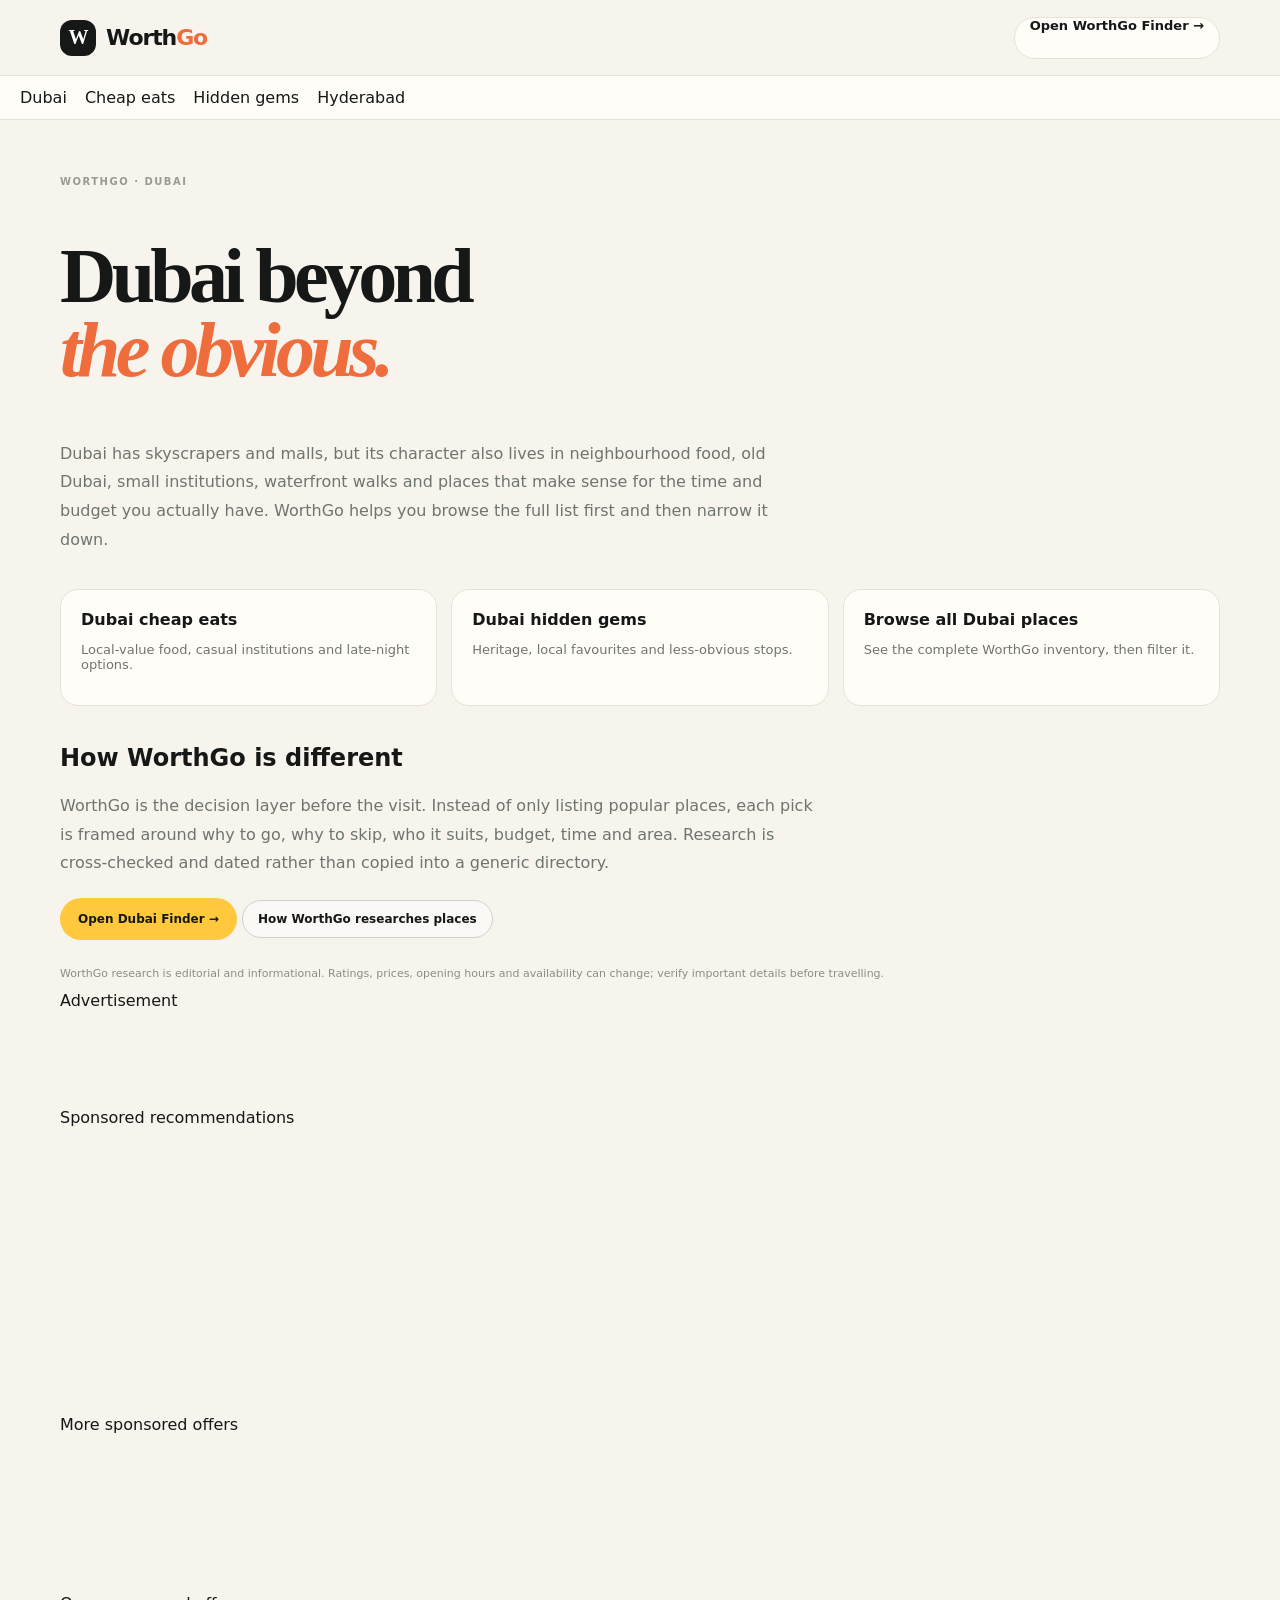
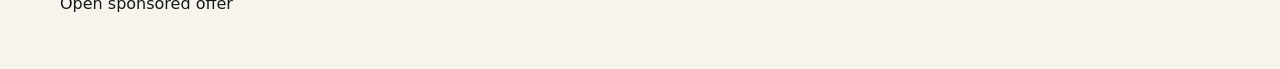
==== commit 2f1af4b1: "Load ads on dubai/index.html" ====
--- a/dubai/index.html
+++ b/dubai/index.html
@@ -1 +1 @@
-<!doctype html><html lang="en"><head><meta charset="utf-8"><meta name="viewport" content="width=device-width,initial-scale=1"><title>Dubai Food, Hidden Gems & Things To Do | WorthGo</title><meta name="description" content="WorthGo's practical Dubai guide to local food, cheap eats, hidden gems, heritage neighbourhoods, waterfront walks and things to do. Browse first, then filter by budget, time, area and experience."><meta name="robots" content="index,follow,max-image-preview:large"><link rel="canonical" href="https://worthgo.pages.dev/dubai/"><meta property="og:type" content="website"><meta property="og:site_name" content="WorthGo"><meta property="og:title" content="Dubai Food, Hidden Gems & Things To Do | WorthGo"><meta property="og:description" content="A practical Dubai discovery guide covering local food, cheap eats, heritage, hidden gems and things to do."><meta property="og:url" content="https://worthgo.pages.dev/dubai/"><link rel="stylesheet" href="/styles.css"><link rel="stylesheet" href="/deploy.css"><script type="application/ld+json">{"@context":"https://schema.org","@type":"WebPage","name":"Dubai Food, Hidden Gems & Things To Do","url":"https://worthgo.pages.dev/dubai/","description":"A practical Dubai discovery guide from WorthGo.","dateModified":"2026-08-15","isPartOf":{"@type":"WebSite","name":"WorthGo","url":"https://worthgo.pages.dev/"},"about":{"@type":"City","name":"Dubai","containedInPlace":{"@type":"Country","name":"United Arab Emirates"}}}</script><script type="application/ld+json">{"@context":"https://schema.org","@type":"BreadcrumbList","itemListElement":[{"@type":"ListItem","position":1,"name":"WorthGo","item":"https://worthgo.pages.dev/"},{"@type":"ListItem","position":2,"name":"Dubai","item":"https://worthgo.pages.dev/dubai/"}]}</script></head><body><header class="site-header"><a class="brand" href="/"><span class="brand-mark">W</span><span>Worth<span>Go</span></span></a><a class="city-pill" href="/">Open WorthGo Finder →</a></header><nav aria-label="WorthGo Dubai guides" style="padding:12px 20px;overflow:auto;white-space:nowrap;border-bottom:1px solid #e7e2d8;background:#fffdf8"><a href="/dubai/" style="margin-right:18px">Dubai</a><a href="/dubai/cheap-eats" style="margin-right:18px">Cheap eats</a><a href="/dubai/hidden-gems" style="margin-right:18px">Hidden gems</a><a href="/hyderabad/">Hyderabad</a></nav><main class="shell" style="padding:56px 0"><span class="kicker">WORTHGO · DUBAI</span><h1 style="font-family:var(--serif);font-size:clamp(44px,7vw,78px);letter-spacing:-.06em;line-height:.95">Dubai beyond<br><em style="color:var(--orange)">the obvious.</em></h1><p style="max-width:760px;color:#70746f;line-height:1.8">Dubai has skyscrapers and malls, but its character also lives in neighbourhood food, old Dubai, small institutions, waterfront walks and places that make sense for the time and budget you actually have. WorthGo helps you browse the full list first and then narrow it down.</p><section style="display:grid;grid-template-columns:repeat(auto-fit,minmax(240px,1fr));gap:14px;margin-top:34px"><a href="/dubai/cheap-eats" style="background:#fffdf8;border:1px solid #e7e2d8;border-radius:18px;padding:20px;color:inherit;text-decoration:none"><strong>Dubai cheap eats</strong><p style="font-size:13px;color:#70746f">Local-value food, casual institutions and late-night options.</p></a><a href="/dubai/hidden-gems" style="background:#fffdf8;border:1px solid #e7e2d8;border-radius:18px;padding:20px;color:inherit;text-decoration:none"><strong>Dubai hidden gems</strong><p style="font-size:13px;color:#70746f">Heritage, local favourites and less-obvious stops.</p></a><a href="/" style="background:#fffdf8;border:1px solid #e7e2d8;border-radius:18px;padding:20px;color:inherit;text-decoration:none"><strong>Browse all Dubai places</strong><p style="font-size:13px;color:#70746f">See the complete WorthGo inventory, then filter it.</p></a></section><section style="margin-top:38px"><h2>How WorthGo is different</h2><p style="max-width:760px;color:#70746f;line-height:1.8">WorthGo is the decision layer before the visit. Instead of only listing popular places, each pick is framed around why to go, why to skip, who it suits, budget, time and area. Research is cross-checked and dated rather than copied into a generic directory.</p></section><div style="margin-top:30px"><a class="primary-btn" href="/">Open Dubai Finder →</a> <a class="outline-btn" href="/about/methodology">How WorthGo researches places</a></div><p style="margin-top:40px;font-size:11px;color:#8a8d86">WorthGo research is editorial and informational. Ratings, prices, opening hours and availability can change; verify important details before travelling.</p></main></body></html>+<!doctype html><html lang="en"><head><meta charset="utf-8"><meta name="viewport" content="width=device-width,initial-scale=1"><title>Dubai Food, Hidden Gems & Things To Do | WorthGo</title><meta name="description" content="WorthGo's practical Dubai guide to local food, cheap eats, hidden gems, heritage neighbourhoods, waterfront walks and things to do. Browse first, then filter by budget, time, area and experience."><meta name="robots" content="index,follow,max-image-preview:large"><link rel="canonical" href="https://worthgo.pages.dev/dubai/"><meta property="og:type" content="website"><meta property="og:site_name" content="WorthGo"><meta property="og:title" content="Dubai Food, Hidden Gems & Things To Do | WorthGo"><meta property="og:description" content="A practical Dubai discovery guide covering local food, cheap eats, heritage, hidden gems and things to do."><meta property="og:url" content="https://worthgo.pages.dev/dubai/"><link rel="stylesheet" href="/styles.css"><link rel="stylesheet" href="/deploy.css"><script type="application/ld+json">{"@context":"https://schema.org","@type":"WebPage","name":"Dubai Food, Hidden Gems & Things To Do","url":"https://worthgo.pages.dev/dubai/","description":"A practical Dubai discovery guide from WorthGo.","dateModified":"2026-08-15","isPartOf":{"@type":"WebSite","name":"WorthGo","url":"https://worthgo.pages.dev/"},"about":{"@type":"City","name":"Dubai","containedInPlace":{"@type":"Country","name":"United Arab Emirates"}}}</script><script type="application/ld+json">{"@context":"https://schema.org","@type":"BreadcrumbList","itemListElement":[{"@type":"ListItem","position":1,"name":"WorthGo","item":"https://worthgo.pages.dev/"},{"@type":"ListItem","position":2,"name":"Dubai","item":"https://worthgo.pages.dev/dubai/"}]}</script></head><body><header class="site-header"><a class="brand" href="/"><span class="brand-mark">W</span><span>Worth<span>Go</span></span></a><a class="city-pill" href="/">Open WorthGo Finder →</a></header><nav aria-label="WorthGo Dubai guides" style="padding:12px 20px;overflow:auto;white-space:nowrap;border-bottom:1px solid #e7e2d8;background:#fffdf8"><a href="/dubai/" style="margin-right:18px">Dubai</a><a href="/dubai/cheap-eats" style="margin-right:18px">Cheap eats</a><a href="/dubai/hidden-gems" style="margin-right:18px">Hidden gems</a><a href="/hyderabad/">Hyderabad</a></nav><main class="shell" style="padding:56px 0"><span class="kicker">WORTHGO · DUBAI</span><h1 style="font-family:var(--serif);font-size:clamp(44px,7vw,78px);letter-spacing:-.06em;line-height:.95">Dubai beyond <br><em style="color:var(--orange)">the obvious.</em></h1><p style="max-width:760px;color:#70746f;line-height:1.8">Dubai has skyscrapers and malls, but its character also lives in neighbourhood food, old Dubai, small institutions, waterfront walks and places that make sense for the time and budget you actually have. WorthGo helps you browse the full list first and then narrow it down.</p><section style="display:grid;grid-template-columns:repeat(auto-fit,minmax(240px,1fr));gap:14px;margin-top:34px"><a href="/dubai/cheap-eats" style="background:#fffdf8;border:1px solid #e7e2d8;border-radius:18px;padding:20px;color:inherit;text-decoration:none"><strong>Dubai cheap eats</strong><p style="font-size:13px;color:#70746f">Local-value food, casual institutions and late-night options.</p></a><a href="/dubai/hidden-gems" style="background:#fffdf8;border:1px solid #e7e2d8;border-radius:18px;padding:20px;color:inherit;text-decoration:none"><strong>Dubai hidden gems</strong><p style="font-size:13px;color:#70746f">Heritage, local favourites and less-obvious stops.</p></a><a href="/" style="background:#fffdf8;border:1px solid #e7e2d8;border-radius:18px;padding:20px;color:inherit;text-decoration:none"><strong>Browse all Dubai places</strong><p style="font-size:13px;color:#70746f">See the complete WorthGo inventory, then filter it.</p></a></section><section style="margin-top:38px"><h2>How WorthGo is different</h2><p style="max-width:760px;color:#70746f;line-height:1.8">WorthGo is the decision layer before the visit. Instead of only listing popular places, each pick is framed around why to go, why to skip, who it suits, budget, time and area. Research is cross-checked and dated rather than copied into a generic directory.</p></section><div style="margin-top:30px"><a class="primary-btn" href="/">Open Dubai Finder →</a> <a class="outline-btn" href="/about/methodology">How WorthGo researches places</a></div><p style="margin-top:40px;font-size:11px;color:#8a8d86">WorthGo research is editorial and informational. Ratings, prices, opening hours and availability can change; verify important details before travelling.</p></main><script src="/ads-body.js?v=20260826-sitewide" defer></script></body></html>
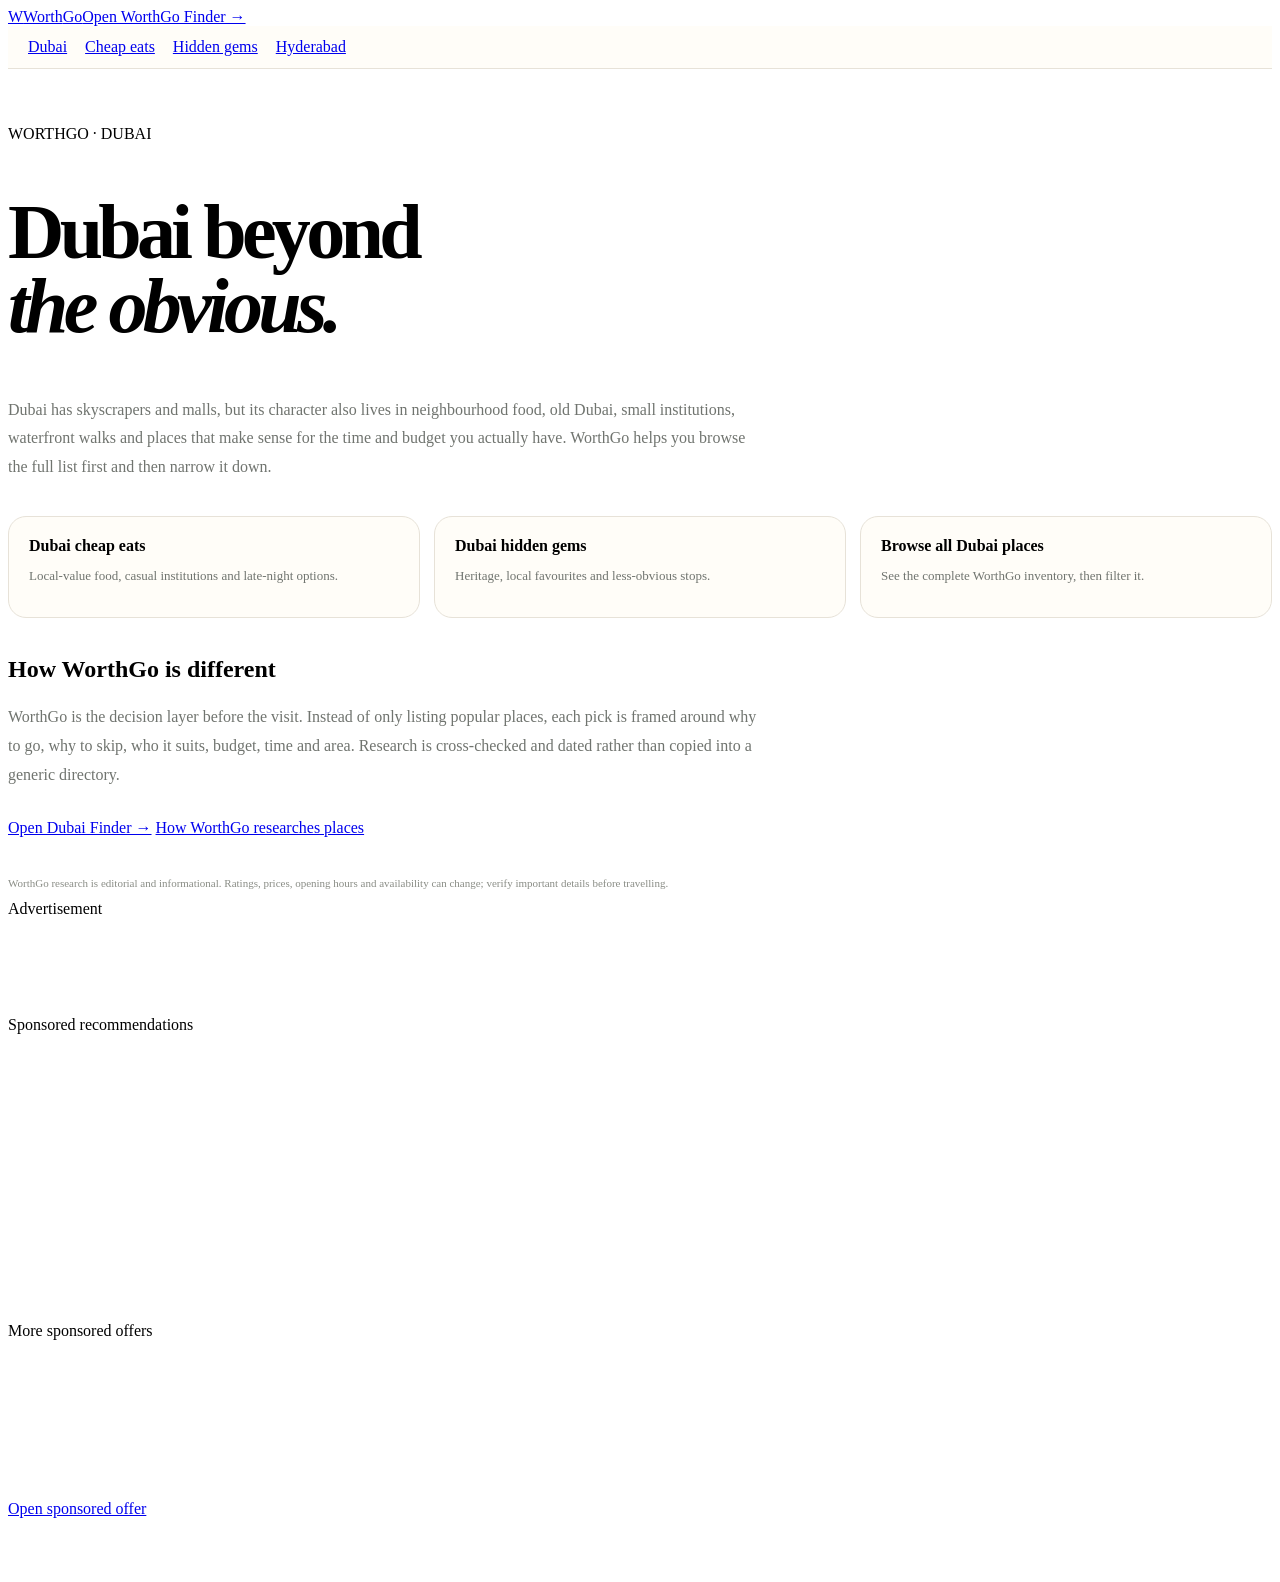
==== commit e1cb529b: "Strengthen WorthGo Dubai search and Discover metadata" ====
--- a/dubai/index.html
+++ b/dubai/index.html
@@ -1 +1 @@
-<!doctype html><html lang="en"><head><meta charset="utf-8"><meta name="viewport" content="width=device-width,initial-scale=1"><title>Dubai Food, Hidden Gems & Things To Do | WorthGo</title><meta name="description" content="WorthGo's practical Dubai guide to local food, cheap eats, hidden gems, heritage neighbourhoods, waterfront walks and things to do. Browse first, then filter by budget, time, area and experience."><meta name="robots" content="index,follow,max-image-preview:large"><link rel="canonical" href="https://worthgo.pages.dev/dubai/"><meta property="og:type" content="website"><meta property="og:site_name" content="WorthGo"><meta property="og:title" content="Dubai Food, Hidden Gems & Things To Do | WorthGo"><meta property="og:description" content="A practical Dubai discovery guide covering local food, cheap eats, heritage, hidden gems and things to do."><meta property="og:url" content="https://worthgo.pages.dev/dubai/"><link rel="stylesheet" href="/styles.css"><link rel="stylesheet" href="/deploy.css"><script type="application/ld+json">{"@context":"https://schema.org","@type":"WebPage","name":"Dubai Food, Hidden Gems & Things To Do","url":"https://worthgo.pages.dev/dubai/","description":"A practical Dubai discovery guide from WorthGo.","dateModified":"2026-08-15","isPartOf":{"@type":"WebSite","name":"WorthGo","url":"https://worthgo.pages.dev/"},"about":{"@type":"City","name":"Dubai","containedInPlace":{"@type":"Country","name":"United Arab Emirates"}}}</script><script type="application/ld+json">{"@context":"https://schema.org","@type":"BreadcrumbList","itemListElement":[{"@type":"ListItem","position":1,"name":"WorthGo","item":"https://worthgo.pages.dev/"},{"@type":"ListItem","position":2,"name":"Dubai","item":"https://worthgo.pages.dev/dubai/"}]}</script></head><body><header class="site-header"><a class="brand" href="/"><span class="brand-mark">W</span><span>Worth<span>Go</span></span></a><a class="city-pill" href="/">Open WorthGo Finder →</a></header><nav aria-label="WorthGo Dubai guides" style="padding:12px 20px;overflow:auto;white-space:nowrap;border-bottom:1px solid #e7e2d8;background:#fffdf8"><a href="/dubai/" style="margin-right:18px">Dubai</a><a href="/dubai/cheap-eats" style="margin-right:18px">Cheap eats</a><a href="/dubai/hidden-gems" style="margin-right:18px">Hidden gems</a><a href="/hyderabad/">Hyderabad</a></nav><main class="shell" style="padding:56px 0"><span class="kicker">WORTHGO · DUBAI</span><h1 style="font-family:var(--serif);font-size:clamp(44px,7vw,78px);letter-spacing:-.06em;line-height:.95">Dubai beyond <br><em style="color:var(--orange)">the obvious.</em></h1><p style="max-width:760px;color:#70746f;line-height:1.8">Dubai has skyscrapers and malls, but its character also lives in neighbourhood food, old Dubai, small institutions, waterfront walks and places that make sense for the time and budget you actually have. WorthGo helps you browse the full list first and then narrow it down.</p><section style="display:grid;grid-template-columns:repeat(auto-fit,minmax(240px,1fr));gap:14px;margin-top:34px"><a href="/dubai/cheap-eats" style="background:#fffdf8;border:1px solid #e7e2d8;border-radius:18px;padding:20px;color:inherit;text-decoration:none"><strong>Dubai cheap eats</strong><p style="font-size:13px;color:#70746f">Local-value food, casual institutions and late-night options.</p></a><a href="/dubai/hidden-gems" style="background:#fffdf8;border:1px solid #e7e2d8;border-radius:18px;padding:20px;color:inherit;text-decoration:none"><strong>Dubai hidden gems</strong><p style="font-size:13px;color:#70746f">Heritage, local favourites and less-obvious stops.</p></a><a href="/" style="background:#fffdf8;border:1px solid #e7e2d8;border-radius:18px;padding:20px;color:inherit;text-decoration:none"><strong>Browse all Dubai places</strong><p style="font-size:13px;color:#70746f">See the complete WorthGo inventory, then filter it.</p></a></section><section style="margin-top:38px"><h2>How WorthGo is different</h2><p style="max-width:760px;color:#70746f;line-height:1.8">WorthGo is the decision layer before the visit. Instead of only listing popular places, each pick is framed around why to go, why to skip, who it suits, budget, time and area. Research is cross-checked and dated rather than copied into a generic directory.</p></section><div style="margin-top:30px"><a class="primary-btn" href="/">Open Dubai Finder →</a> <a class="outline-btn" href="/about/methodology">How WorthGo researches places</a></div><p style="margin-top:40px;font-size:11px;color:#8a8d86">WorthGo research is editorial and informational. Ratings, prices, opening hours and availability can change; verify important details before travelling.</p></main><script src="/ads-body.js?v=20260826-sitewide" defer></script></body></html>+<!doctype html><html lang="en-AE"><head><meta charset="utf-8"><meta name="viewport" content="width=device-width,initial-scale=1"><title>Dubai Food, Hidden Gems & Things To Do | WorthGo</title><meta name="description" content="WorthGo's practical Dubai guide to local food, cheap eats, hidden gems, heritage neighbourhoods, waterfront walks and things to do. Browse first, then filter by budget, time, area and experience."><meta name="robots" content="index,follow,max-image-preview:large,max-snippet:-1,max-video-preview:-1"><link rel="canonical" href="https://worthgo.pages.dev/dubai/"><meta property="og:type" content="website"><meta property="og:site_name" content="WorthGo"><meta property="og:locale" content="en_AE"><meta property="og:title" content="Dubai Food, Hidden Gems & Things To Do | WorthGo"><meta property="og:description" content="A practical Dubai discovery guide covering local food, cheap eats, heritage, hidden gems and things to do."><meta property="og:url" content="https://worthgo.pages.dev/dubai/"><meta property="og:image" content="https://worthgo.pages.dev/og-image.jpg"><meta property="og:image:alt" content="WorthGo Dubai food, hidden gems and things to do guide"><meta property="og:image:width" content="1200"><meta property="og:image:height" content="630"><meta name="twitter:card" content="summary_large_image"><meta name="twitter:title" content="Dubai Food, Hidden Gems & Things To Do | WorthGo"><meta name="twitter:description" content="A practical Dubai guide to local food, cheap eats, heritage, hidden gems and things to do."><meta name="twitter:image" content="https://worthgo.pages.dev/og-image.jpg"><script type="application/ld+json">{"@context":"https://schema.org","@graph":[{"@type":"WebPage","@id":"https://worthgo.pages.dev/dubai/#webpage","name":"Dubai Food, Hidden Gems & Things To Do","url":"https://worthgo.pages.dev/dubai/","description":"A practical Dubai discovery guide from WorthGo.","dateModified":"2026-08-31","inLanguage":"en-AE","image":"https://worthgo.pages.dev/og-image.jpg","isPartOf":{"@type":"WebSite","name":"WorthGo","url":"https://worthgo.pages.dev/"},"about":{"@type":"City","name":"Dubai","containedInPlace":{"@type":"Country","name":"United Arab Emirates"}}},{"@type":"ItemList","name":"WorthGo Dubai guides","itemListElement":[{"@type":"ListItem","position":1,"name":"Dubai cheap eats","url":"https://worthgo.pages.dev/dubai/cheap-eats"},{"@type":"ListItem","position":2,"name":"Dubai hidden gems","url":"https://worthgo.pages.dev/dubai/hidden-gems"}]},{"@type":"BreadcrumbList","itemListElement":[{"@type":"ListItem","position":1,"name":"WorthGo","item":"https://worthgo.pages.dev/"},{"@type":"ListItem","position":2,"name":"Dubai","item":"https://worthgo.pages.dev/dubai/"}]}]}</script></head><body><header class="site-header"><a class="brand" href="/"><span class="brand-mark">W</span><span>Worth<span>Go</span></span></a><a class="city-pill" href="/">Open WorthGo Finder →</a></header><nav aria-label="WorthGo Dubai guides" style="padding:12px 20px;overflow:auto;white-space:nowrap;border-bottom:1px solid #e7e2d8;background:#fffdf8"><a href="/dubai/" style="margin-right:18px">Dubai</a><a href="/dubai/cheap-eats" style="margin-right:18px">Cheap eats</a><a href="/dubai/hidden-gems" style="margin-right:18px">Hidden gems</a><a href="/hyderabad/">Hyderabad</a></nav><main class="shell" style="padding:56px 0"><span class="kicker">WORTHGO · DUBAI</span><h1 style="font-family:var(--serif);font-size:clamp(44px,7vw,78px);letter-spacing:-.06em;line-height:.95">Dubai beyond <br><em style="color:var(--orange)">the obvious.</em></h1><p style="max-width:760px;color:#70746f;line-height:1.8">Dubai has skyscrapers and malls, but its character also lives in neighbourhood food, old Dubai, small institutions, waterfront walks and places that make sense for the time and budget you actually have. WorthGo helps you browse the full list first and then narrow it down.</p><section style="display:grid;grid-template-columns:repeat(auto-fit,minmax(240px,1fr));gap:14px;margin-top:34px"><a href="/dubai/cheap-eats" style="background:#fffdf8;border:1px solid #e7e2d8;border-radius:18px;padding:20px;color:inherit;text-decoration:none"><strong>Dubai cheap eats</strong><p style="font-size:13px;color:#70746f">Local-value food, casual institutions and late-night options.</p></a><a href="/dubai/hidden-gems" style="background:#fffdf8;border:1px solid #e7e2d8;border-radius:18px;padding:20px;color:inherit;text-decoration:none"><strong>Dubai hidden gems</strong><p style="font-size:13px;color:#70746f">Heritage, local favourites and less-obvious stops.</p></a><a href="/" style="background:#fffdf8;border:1px solid #e7e2d8;border-radius:18px;padding:20px;color:inherit;text-decoration:none"><strong>Browse all Dubai places</strong><p style="font-size:13px;color:#70746f">See the complete WorthGo inventory, then filter it.</p></a></section><section style="margin-top:38px"><h2>How WorthGo is different</h2><p style="max-width:760px;color:#70746f;line-height:1.8">WorthGo is the decision layer before the visit. Instead of only listing popular places, each pick is framed around why to go, why to skip, who it suits, budget, time and area. Research is cross-checked and dated rather than copied into a generic directory.</p></section><div style="margin-top:30px"><a class="primary-btn" href="/">Open Dubai Finder →</a> <a class="outline-btn" href="/about/methodology">How WorthGo researches places</a></div><p style="margin-top:40px;font-size:11px;color:#8a8d86">WorthGo research is editorial and informational. Ratings, prices, opening hours and availability can change; verify important details before travelling.</p></main><script src="/ads-body.js?v=20260826-sitewide" defer></script></body></html>
